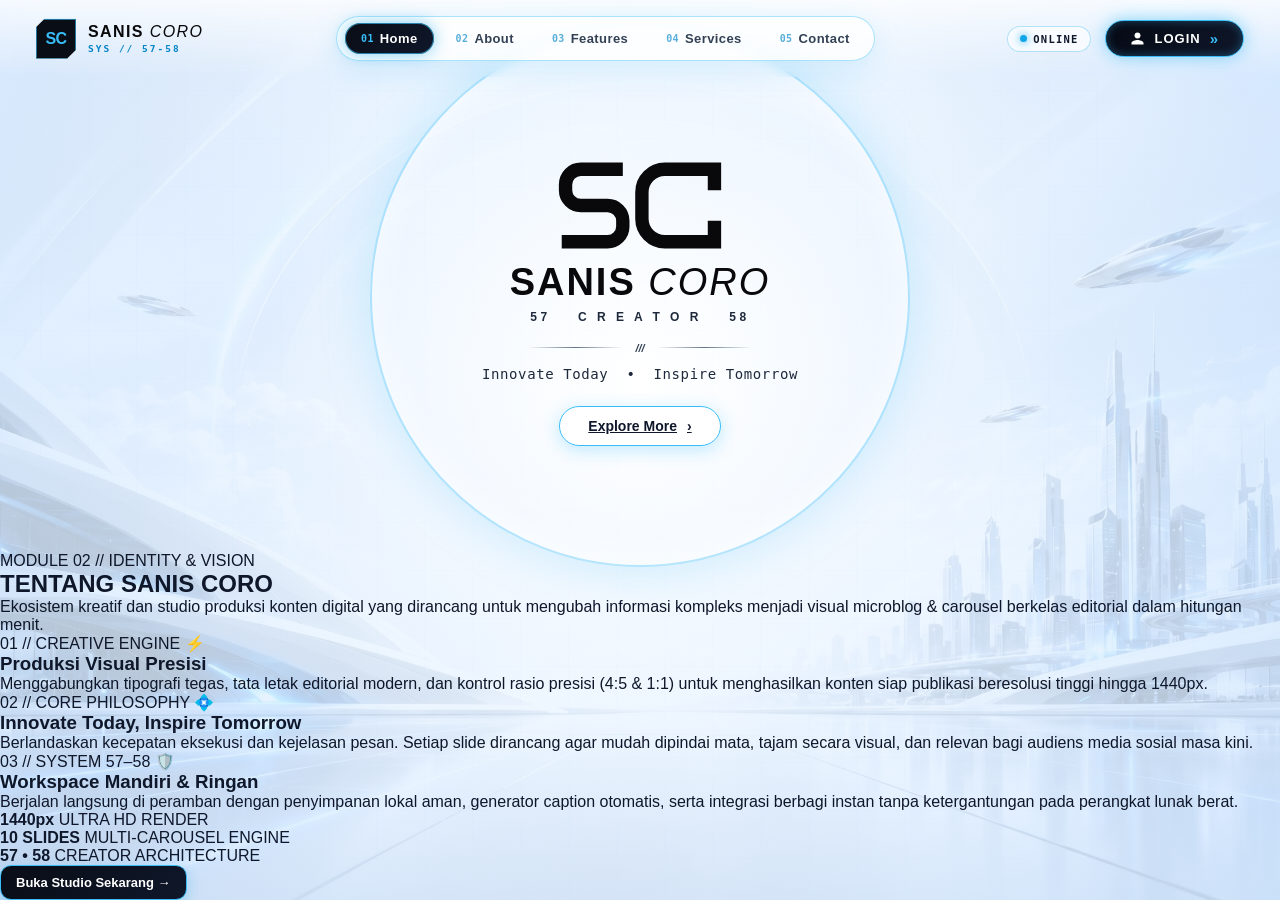
==== index.html @ 142eda85 "Update stylesheet and script version in index.html" ====
<!DOCTYPE html>
<html lang="id">
<head>
  <meta charset="UTF-8" />
  <meta name="viewport" content="width=device-width, initial-scale=1.0, viewport-fit=cover" />
  <meta http-equiv="Content-Security-Policy" content="default-src 'self'; img-src 'self' data: blob:; style-src 'self' 'unsafe-inline'; script-src 'self'; connect-src 'none'; object-src 'none'; base-uri 'self'; form-action 'none';" />
  <title>Sanis Coro — Studio Konten Instagram</title>
  <link rel="stylesheet" href="style.css?v=7" />
</head>
<body>
  <!-- HALAMAN DEPAN (LANDING PAGE FUTURISTIK) -->
  <div class="landing-page" id="loginScreen">
    <!-- NAVIGASI ATAS FUTURISTIK (HUD GLASSMORPHISM) -->
    <header class="lp-navbar">
      <a href="#home" class="lp-brand" aria-label="Sanis Coro Home">
        <div class="lp-brand-hex">
          <span>SC</span>
        </div>
        <div class="lp-brand-info">
          <div class="lp-brand-text"><strong>SANIS</strong> <em>CORO</em></div>
          <div class="lp-brand-code">SYS // 57-58</div>
        </div>
      </a>

      <nav class="lp-menu-capsule" id="lpMenu" aria-label="Navigasi Utama">
        <a href="#home" class="lp-link active"><span class="nav-idx">01</span>Home</a>
        <a href="#about" class="lp-link"><span class="nav-idx">02</span>About</a>
        <a href="#features" class="lp-link"><span class="nav-idx">03</span>Features</a>
        <a href="#services" class="lp-link"><span class="nav-idx">04</span>Services</a>
        <a href="#contact" class="lp-link"><span class="nav-idx">05</span>Contact</a>
      </nav>

      <div class="lp-nav-right">
        <div class="lp-status-pill" title="Sistem Aktif">
          <span class="pulse-dot"></span>
          <span>ONLINE</span>
        </div>
        <button type="button" class="btn-login-futuristic" id="btnOpenLogin">
          <span class="btn-glow-sweep" aria-hidden="true"></span>
          <svg width="15" height="15" viewBox="0 0 24 24" fill="currentColor" aria-hidden="true">
            <path d="M12 12c2.7 0 4.8-2.1 4.8-4.8S14.7 2.4 12 2.4 7.2 4.5 7.2 7.2 9.3 12 12 12zm0 2.4c-3.2 0-9.6 1.6-9.6 4.8v2.4h19.2v-2.4c0-3.2-6.4-4.8-9.6-4.8z"/>
          </svg>
          <span>LOGIN</span>
          <span class="arrow">»</span>
        </button>
        <button type="button" class="lp-burger" id="btnToggleLpMenu" aria-label="Buka Menu">☰</button>
      </div>
    </header>

    <!-- 01. HERO SECTION -->
    <main class="lp-hero" id="home">
      <div class="lp-hero-ring" aria-hidden="true"></div>

      <div class="lp-hero-center">
        <div class="lp-hero-logo">
          <svg viewBox="0 0 220 120" width="210" height="115" aria-hidden="true">
            <path d="M92 22 H48 A16 16 0 0 0 32 38 V44 A16 16 0 0 0 48 60 H76 A16 16 0 0 1 92 76 V82 A16 16 0 0 1 76 98 H28" fill="none" stroke="#09090b" stroke-width="14" stroke-linecap="butt"/>
            <path d="M188 44 V22 H136 A24 24 0 0 0 112 46 V74 A24 24 0 0 0 136 98 H188 V76" fill="none" stroke="#09090b" stroke-width="14" stroke-linecap="butt"/>
          </svg>
          <div class="lp-hero-wordmark"><strong>SANIS</strong> <span>CORO</span></div>
          <div class="lp-hero-submark">57 &nbsp;&nbsp; C R E A T O R &nbsp;&nbsp; 58</div>
        </div>

        <div class="lp-ornament" aria-hidden="true">
          <span></span><i>///</i><span></span>
        </div>

        <p class="lp-tagline">Innovate Today &nbsp;•&nbsp; Inspire Tomorrow</p>

        <div class="lp-hero-cta">
          <a href="#about" class="btn-explore-futuristic">
            <span>Explore More</span>
            <span class="arrow">›</span>
          </a>
        </div>
      </div>
    </main>

    <!-- 02. ABOUT SECTION (HUD GLASSMORPHISM) -->
    <section class="lp-section" id="about">
      <div class="lp-container">
        <div class="lp-sec-header">
          <div class="lp-sec-badge">MODULE 02 // IDENTITY &amp; VISION</div>
          <h2 class="lp-sec-title">TENTANG <span>SANIS CORO</span></h2>
          <p class="lp-sec-lead">
            Ekosistem kreatif dan studio produksi konten digital yang dirancang untuk mengubah informasi kompleks menjadi visual microblog &amp; carousel berkelas editorial dalam hitungan menit.
          </p>
        </div>

        <div class="lp-about-grid">
          <article class="hud-glass-card">
            <div class="hud-card-top">
              <span class="hud-code">01 // CREATIVE ENGINE</span>
              <span class="hud-icon">⚡</span>
            </div>
            <h3>Produksi Visual Presisi</h3>
            <p>
              Menggabungkan tipografi tegas, tata letak editorial modern, dan kontrol rasio presisi (4:5 &amp; 1:1) untuk menghasilkan konten siap publikasi beresolusi tinggi hingga 1440px.
            </p>
          </article>

          <article class="hud-glass-card">
            <div class="hud-card-top">
              <span class="hud-code">02 // CORE PHILOSOPHY</span>
              <span class="hud-icon">💠</span>
            </div>
            <h3>Innovate Today, Inspire Tomorrow</h3>
            <p>
              Berlandaskan kecepatan eksekusi dan kejelasan pesan. Setiap slide dirancang agar mudah dipindai mata, tajam secara visual, dan relevan bagi audiens media sosial masa kini.
            </p>
          </article>

          <article class="hud-glass-card">
            <div class="hud-card-top">
              <span class="hud-code">03 // SYSTEM 57–58</span>
              <span class="hud-icon">🛡️</span>
            </div>
            <h3>Workspace Mandiri &amp; Ringan</h3>
            <p>
              Berjalan langsung di peramban dengan penyimpanan lokal aman, generator caption otomatis, serta integrasi berbagi instan tanpa ketergantungan pada perangkat lunak berat.
            </p>
          </article>
        </div>

        <div class="hud-metrics-bar">
          <div class="hud-metric">
            <strong>1440px</strong>
            <span>ULTRA HD RENDER</span>
          </div>
          <div class="hud-metric-div" aria-hidden="true"></div>
          <div class="hud-metric">
            <strong>10 SLIDES</strong>
            <span>MULTI-CAROUSEL ENGINE</span>
          </div>
          <div class="hud-metric-div" aria-hidden="true"></div>
          <div class="hud-metric">
            <strong>57 • 58</strong>
            <span>CREATOR ARCHITECTURE</span>
          </div>
          <div class="hud-metric-cta">
            <button type="button" class="btn-primary" id="btnAboutEnterStudio">Buka Studio Sekarang →</button>
          </div>
        </div>
      </div>
    </section>

    <!-- MODAL POP-UP LOGIN -->
    <div class="login-modal-backdrop hidden" id="loginModal" role="dialog" aria-modal="true" aria-labelledby="modalLoginTitle">
      <div class="login-card">
        <button type="button" class="modal-close-btn" id="btnCloseLogin" aria-label="Tutup">✕</button>
        <div class="login-logo">SC</div>
        <h2 class="login-title" id="modalLoginTitle">SANIS STUDIO</h2>
        <p class="login-sub">Masuk ke Workspace Microblog &amp; Carousel</p>

        <form id="loginForm" class="login-form" autocomplete="off">
          <div>
            <label class="field-label" for="loginUser">Username</label>
            <input type="text" id="loginUser" class="input" value="saniscoro" placeholder="Ketik username..." required />
          </div>
          <div>
            <label class="field-label" for="loginPass">Password / PIN</label>
            <div class="pass-wrap">
              <input type="password" id="loginPass" class="input" value="5758" placeholder="Ketik PIN / password..." required />
              <button type="button" class="toggle-pass" id="btnTogglePass" aria-label="Lihat Password">👁️</button>
            </div>
          </div>
          <div class="login-error" id="loginError" role="alert"></div>
          <button type="submit" id="btnLoginSubmit" class="btn-primary login-submit">Masuk ke Studio →</button>
        </form>

        <div class="login-hint">
          <span>Akun bawaan: <strong>saniscoro</strong> • PIN: <strong>5758</strong></span>
          <button type="button" class="link-btn mt-6" id="btnQuickFill">Reset &amp; Isi Akun Bawaan</button>
        </div>
      </div>
    </div>
  </div>

  <!-- APLIKASI UTAMA -->
  <div id="appShell" class="app-locked">
    <header class="topbar">
      <div class="brand-wrap">
        <div class="brand-mark" aria-hidden="true">SC</div>
        <div>
          <div class="brand-title">SANIS STUDIO</div>
          <div class="brand-sub"><span class="dot"></span> Siap Ekspor HD</div>
        </div>
      </div>

      <nav class="desktop-tabs" aria-label="Menu Utama">
        <button type="button" class="tab-btn active" data-tab="editor">✏️ Edit Konten</button>
        <button type="button" class="tab-btn" data-tab="style">🎨 Tema &amp; Logo</button>
        <button type="button" class="tab-btn" data-tab="slides">📑 Urutan Slide</button>
        <button type="button" class="tab-btn" data-tab="caption">📲 Caption &amp; Share</button>
      </nav>

      <div class="top-actions">
        <button type="button" class="btn-ghost" id="btnResetProject" title="Kembalikan ke awal">↺ Reset</button>
        <button type="button" class="btn-ghost" id="btnLogout" title="Kunci layar">🔒 Kunci</button>
        <button type="button" class="btn-primary" id="btnExportAll">Simpan Semua ↗</button>
      </div>
    </header>

    <main class="workspace">
      <!-- AREA PRATINJAU KANVAS -->
      <section class="stage-panel active-mobile" id="mobilePreviewSection">
        <div class="stage-topbar">
          <div class="quick-slides" id="quickSlidePills" aria-label="Pilih Slide Cepat"></div>

          <div class="hud-group">
            <button type="button" class="hud-btn" id="toggleRatioBtn" title="Ganti Rasio IG">4:5</button>
            <button type="button" class="hud-btn" id="toggleQualityBtn" title="Ganti Resolusi">HD 1440</button>
          </div>
        </div>

        <div class="canvas-frame" id="canvasTouchArea">
          <canvas id="previewCanvas" width="1080" height="1350"></canvas>
          <div class="canvas-drag-badge" id="dragHintBadge">✋ Seret foto di layar untuk atur posisi</div>
        </div>

        <div class="stage-footer-actions">
          <button type="button" class="btn-secondary" id="btnDownloadCurrent">⬇ Simpan PNG Ini</button>
          <button type="button" class="btn-accent" id="btnShareIGCurrent">Bagikan ke IG ↗</button>
        </div>
      </section>

      <!-- PANEL EDITOR -->
      <aside class="editor-panel" id="mobileEditorSection">
        <!-- TAB 1: EDIT KONTEN (TEKS & FOTO) -->
        <div class="tab-pane active" id="pane-editor">
          <div class="bento-card">
            <div class="card-head-row">
              <div>
                <span class="kicker">1. FOTO &amp; LATAR BELAKANG</span>
                <p class="helper-text">Unggah foto lalu geser langsung di kanvas pratinjau</p>
              </div>
              <button type="button" class="link-btn" id="btnApplyBgAll">Samakan Semua Slide</button>
            </div>

            <div class="drop-zone" id="bgDropZone">
              <div class="drop-preview" id="bgThumbWrap">
                <img id="bgThumbImg" alt="Preview Background" />
                <span id="bgPlaceholderText">📷 Pilih foto dari galeri atau tempel gambar (Ctrl+V)</span>
              </div>
              <div class="drop-actions">
                <label class="btn-primary small-btn" for="bgFileInput">Pilih Foto</label>
                <input type="file" id="bgFileInput" accept="image/png,image/jpeg,image/webp,image/gif" hidden />
                <button type="button" class="btn-ghost small-btn" id="btnRemoveBg">Hapus Foto</button>
              </div>
            </div>

            <div class="mt-12">
              <label class="field-label">Atau Pilih Warna Latar Instan:</label>
              <div class="preset-row">
                <button type="button" class="preset-btn" data-preset="fire">🔥 Merah Api</button>
                <button type="button" class="preset-btn" data-preset="bullish">📈 Hijau Bullish</button>
                <button type="button" class="preset-btn" data-preset="cyber">🌐 Biru Cyber</button>
                <button type="button" class="preset-btn" data-preset="clean">⬜ Polos Studio</button>
              </div>
            </div>

            <details class="friendly-details mt-12" open>
              <summary>🎛️ Atur Posisi Foto &amp; Gradasi Gelap</summary>
              <div class="details-body">
                <div class="slider-stack">
                  <div class="slider-item">
                    <div class="slider-head">
                      <span>Geser Kiri / Kanan (X)</span>
                      <strong id="valImgX">0%</strong>
                    </div>
                    <input type="range" id="imgOffsetX" min="-40" max="40" value="0" />
                  </div>
                  <div class="slider-item">
                    <div class="slider-head">
                      <span>Geser Atas / Bawah (Y)</span>
                      <strong id="valImgY">0%</strong>
                    </div>
                    <input type="range" id="imgOffsetY" min="-40" max="40" value="0" />
                  </div>
                  <div class="slider-item">
                    <div class="slider-head">
                      <span>Perbesar / Perkecil Foto</span>
                      <strong id="valImgZoom">100%</strong>
                    </div>
                    <input type="range" id="imgZoom" min="80" max="160" value="100" />
                  </div>
                  <div class="slider-item">
                    <div class="slider-head">
                      <span>Batas Atas Gradasi Teks</span>
                      <strong id="valFadeStart">42%</strong>
                    </div>
                    <input type="range" id="fadeStart" min="15" max="80" value="42" />
                  </div>
                  <div class="slider-item">
                    <div class="slider-head">
                      <span>Kepekatan Gradasi</span>
                      <strong id="valFadeOpacity">100%</strong>
                    </div>
                    <input type="range" id="fadeOpacity" min="0" max="100" value="100" />
                  </div>
                </div>
                <button type="button" class="btn-secondary small-btn mt-10" id="btnResetImgPos" style="width:100%">↺ Kembalikan Posisi Foto ke Tengah</button>
              </div>
            </details>
          </div>

          <div class="bento-card">
            <div class="card-head-row">
              <div>
                <span class="kicker">2. ISI TEKS SLIDE</span>
                <p class="helper-text">Blok kata di judul lalu klik tombol Sorot untuk mewarnainya</p>
              </div>
              <button type="button" class="btn-chip-accent" id="btnHighlightSelection">✨ Sorot Kata</button>
            </div>

            <div class="row-2">
              <div>
                <label class="field-label">Tipe Halaman</label>
                <select id="slideType" class="input">
                  <option value="cover">Cover Depan</option>
                  <option value="content">Isi / Penjelasan</option>
                  <option value="closing">Penutup / Ajakan</option>
                </select>
              </div>
              <div>
                <label class="field-label">Label Kecil Atas</label>
                <input type="text" id="slideKicker" class="input" placeholder="Contoh: MARKET ALERT" />
              </div>
            </div>

            <div class="mt-12">
              <label class="field-label">Judul Utama</label>
              <textarea id="slideTitle" class="input textarea" rows="3" placeholder="Tulis judul menarik di sini..."></textarea>
            </div>

            <div class="mt-12">
              <label class="field-label">Penjelasan Singkat</label>
              <textarea id="slideSubtitle" class="input textarea" rows="2" placeholder="Ringkasan pendukung judul..."></textarea>
            </div>

            <div class="mt-12">
              <div class="card-head-row">
                <label class="field-label">Poin-Poin Utama</label>
                <button type="button" class="link-btn" id="btnAddBullet">+ Tambah Poin</button>
              </div>
              <div id="bulletsContainer" class="bullets-list"></div>
            </div>

            <div class="mt-12">
              <label class="field-label">Catatan Kaki / Sumber</label>
              <input type="text" id="slideQuote" class="input" placeholder="Contoh: Sumber: Data Pasar" />
            </div>
          </div>
        </div>

        <!-- TAB 2: TEMA & LOGO -->
        <div class="tab-pane" id="pane-style">
          <div class="bento-card">
            <span class="kicker">PILIH MODEL DESAIN</span>
            <div class="template-grid" id="templateSelector">
              <button type="button" class="tpl-card active" data-tpl="breaking">
                <span class="tpl-icon">🔥</span>
                <span class="tpl-name">Breaking News</span>
                <span class="tpl-desc">Judul besar di bawah</span>
              </button>
              <button type="button" class="tpl-card" data-tpl="editorial">
                <span class="tpl-icon">🏛️</span>
                <span class="tpl-name">Editorial</span>
                <span class="tpl-desc">Rata kiri bersih</span>
              </button>
              <button type="button" class="tpl-card" data-tpl="fintech">
                <span class="tpl-icon">🃏</span>
                <span class="tpl-name">Kartu Poin</span>
                <span class="tpl-desc">Kotak informasi rapi</span>
              </button>
            </div>
          </div>

          <div class="bento-card">
            <span class="kicker">WARNA TEMA &amp; SOROTAN</span>
            <div class="row-2">
              <div>
                <label class="field-label">Latar Kanvas</label>
                <select id="themeMode" class="input">
                  <option value="dark">Gelap Elegan (Charcoal)</option>
                  <option value="fresh">Putih Bersih (Light)</option>
                </select>
              </div>
              <div>
                <label class="field-label">Warna Sorotan Teks</label>
                <div class="color-row">
                  <input type="color" id="accentColor" value="#E11D2A" aria-label="Pilih warna kustom" />
                  <button type="button" class="chip-btn" data-color="#E11D2A" style="background:#E11D2A" title="Merah"></button>
                  <button type="button" class="chip-btn" data-color="#22C55E" style="background:#22C55E" title="Hijau"></button>
                  <button type="button" class="chip-btn" data-color="#3B82F6" style="background:#3B82F6" title="Biru"></button>
                  <button type="button" class="chip-btn" data-color="#F59E0B" style="background:#F59E0B" title="Kuning Emas"></button>
                </div>
              </div>
            </div>
          </div>

          <div class="bento-card">
            <span class="kicker">LOGO &amp; NAMA AKUN</span>
            <div class="row-2">
              <div>
                <label class="field-label">Tampilan Logo</label>
                <select id="logoMode" class="input">
                  <option value="sc_vector">Logo SC Sanis Coro</option>
                  <option value="monogram">Inisial Huruf + Kotak</option>
                  <option value="custom">Gambar Logo Sendiri</option>
                </select>
              </div>
              <div>
                <label class="field-label">Inisial Huruf</label>
                <input type="text" id="brandMono" class="input" value="SC" maxlength="10" />
              </div>
            </div>
            <div class="mt-12">
              <label class="field-label">Teks Akun di Pojok Bawah</label>
              <input type="text" id="socialHandle" class="input" value="Tiktok & IG | @saniscoro" />
            </div>
            <div class="mt-12 upload-inline">
              <label class="btn-secondary small-btn" for="logoUploadInput">📁 Unggah Logo</label>
              <input type="file" id="logoUploadInput" accept="image/png,image/jpeg,image/webp" hidden />
              <button type="button" class="btn-ghost small-btn" id="btnClearLogo">↺ Pakai Logo SC</button>
            </div>
          </div>

          <div class="bento-card">
            <span class="kicker">GANTI USERNAME &amp; PIN LOGIN</span>
            <div class="row-2">
              <div>
                <label class="field-label">Username</label>
                <input type="text" id="newAuthUser" class="input" placeholder="saniscoro" />
              </div>
              <div>
                <label class="field-label">PIN / Password Baru</label>
                <input type="password" id="newAuthPass" class="input" placeholder="Min. 4 karakter" />
              </div>
            </div>
            <button type="button" class="btn-secondary mt-12" id="btnSaveAuth" style="width:100%">Simpan Perubahan Login</button>
          </div>
        </div>

        <!-- TAB 3: URUTAN SLIDE -->
        <div class="tab-pane" id="pane-slides">
          <div class="bento-card">
            <div class="card-head-row">
              <div>
                <span class="kicker">KELOLA SLIDE CAROUSEL</span>
                <p class="helper-text">Ketuk slide untuk mengedit, atau atur urutannya</p>
              </div>
              <button type="button" class="btn-primary small-btn" id="btnAddSlide">+ Tambah Slide</button>
            </div>
            <div id="slideListContainer" class="slide-cards mt-10"></div>
          </div>
        </div>

        <!-- TAB 4: CAPTION & SHARE -->
        <div class="tab-pane" id="pane-caption">
          <div class="bento-card">
            <div class="card-head-row">
              <div>
                <span class="kicker">CAPTION SIAP POSTING</span>
                <p class="helper-text">Otomatis dirangkum dari seluruh isi slide Anda</p>
              </div>
              <button type="button" class="link-btn" id="btnRegenCaption">↻ Susun Ulang</button>
            </div>

            <div class="row-2">
              <div>
                <label class="field-label">Gaya Bahasa</label>
                <select id="captionTone" class="input">
                  <option value="breaking">Berita Tegas (Breaking)</option>
                  <option value="analysis">Edukasi &amp; Rincian</option>
                  <option value="punchy">Singkat &amp; Padat</option>
                </select>
              </div>
              <div>
                <label class="field-label">Kelengkapan</label>
                <div class="toggle-pills">
                  <button type="button" class="pill-toggle active" id="togEmoji">Emoji</button>
                  <button type="button" class="pill-toggle active" id="togCta">Ajakan</button>
                  <button type="button" class="pill-toggle active" id="togTags">Hashtag</button>
                </div>
              </div>
            </div>

            <div class="mt-12">
              <textarea id="captionOutput" class="input textarea caption-box" rows="9"></textarea>
            </div>

            <div class="action-stack mt-12">
              <button type="button" class="btn-secondary" id="btnCopyCaption">📋 Salin Teks Caption</button>
              <button type="button" class="btn-accent" id="btnShareAllIG">📲 Kirim Semua Slide + Caption ke IG ↗</button>
            </div>
          </div>
        </div>
      </aside>
    </main>

    <!-- NAVIGASI BAWAH KHUSUS HP -->
    <nav class="mobile-nav" aria-label="Navigasi Ponsel">
      <button type="button" class="mnav-btn active" data-mview="preview"><span>🖼️</span>Hasil</button>
      <button type="button" class="mnav-btn" data-mview="editor"><span>✏️</span>Edit</button>
      <button type="button" class="mnav-btn" data-mview="style"><span>🎨</span>Tema</button>
      <button type="button" class="mnav-btn" data-mview="slides"><span>📑</span>Slide</button>
      <button type="button" class="mnav-btn" data-mview="caption"><span>📲</span>Post IG</button>
    </nav>
  </div>

  <div class="toast" id="toastBox" role="status" aria-live="polite"></div>

  <script src="app.js?v=7"></script>
</body>
</html>
---- style.css ----
:root {
  --bg: #eef6ff;
  --surface: rgba(255, 255, 255, 0.78);
  --surface-2: rgba(240, 248, 255, 0.92);
  --border: rgba(56, 189, 248, 0.34);
  --text: #0f172a;
  --muted: #475569;
  --accent: #0284c7;
  --cyan: #38bdf8;
  --radius: 16px;
}

* {
  box-sizing: border-box;
  margin: 0;
  padding: 0;
}

body {
  font-family: -apple-system, BlinkMacSystemFont, "Segoe UI", Roboto, sans-serif;
  background-color: #eef6ff;
  background-image:
    radial-gradient(circle at 50% 25%, rgba(255, 255, 255, 0.94) 0%, rgba(232, 244, 255, 0.82) 50%, rgba(208, 230, 254, 0.88) 100%),
    linear-gradient(rgba(14, 165, 233, 0.07) 1px, transparent 1px),
    linear-gradient(90deg, rgba(14, 165, 233, 0.07) 1px, transparent 1px),
    url("hero-bg.png");
  background-size: 100% 100%, 48px 48px, 48px 48px, cover;
  background-position: center;
  background-attachment: fixed;
  color: var(--text);
  min-height: 100vh;
  overflow-x: hidden;
}

.hidden {
  display: none !important;
}

.app-locked {
  display: none !important;
}

.mt-6 { margin-top: 6px; }
.mt-10 { margin-top: 10px; }
.mt-12 { margin-top: 12px; }

/* === LANDING PAGE FUTURISTIK SANIS CORO === */
.landing-page {
  position: fixed;
  inset: 0;
  z-index: 900;
  display: flex;
  flex-direction: column;
  background-color: #eef6ff;
  background-image:
    radial-gradient(circle at 50% 42%, rgba(255, 255, 255, 0.94) 0%, rgba(232, 244, 255, 0.8) 46%, rgba(208, 230, 254, 0.86) 100%),
    linear-gradient(rgba(14, 165, 233, 0.07) 1px, transparent 1px),
    linear-gradient(90deg, rgba(14, 165, 233, 0.07) 1px, transparent 1px),
    url("hero-bg.png");
  background-size: 100% 100%, 48px 48px, 48px 48px, cover;
  background-position: center;
  background-repeat: no-repeat, repeat, repeat, no-repeat;
  color: #0f172a;
  overflow-y: auto;
}

.landing-page.hidden {
  display: none !important;
}

/* Navbar Atas Futuristik (HUD Glassmorphism) */
.lp-navbar {
  display: flex;
  align-items: center;
  justify-content: space-between;
  padding: 16px 36px;
  position: sticky;
  top: 0;
  z-index: 50;
  background: linear-gradient(180deg, rgba(255, 255, 255, 0.78) 0%, rgba(255, 255, 255, 0) 100%);
  backdrop-filter: blur(6px);
}

.lp-brand {
  display: flex;
  align-items: center;
  gap: 12px;
  text-decoration: none;
  color: #09090b;
}

.lp-brand-hex {
  width: 40px;
  height: 40px;
  display: grid;
  place-items: center;
  background: #090d16;
  color: #38bdf8;
  font-weight: 900;
  font-size: 16px;
  letter-spacing: -0.5px;
  clip-path: polygon(22% 0%, 100% 0%, 100% 78%, 78% 100%, 0% 100%, 0% 22%);
  box-shadow: 0 0 16px rgba(56, 189, 248, 0.45);
  border: 1px solid rgba(56, 189, 248, 0.6);
}

.lp-brand-info {
  display: flex;
  flex-direction: column;
}

.lp-brand-text {
  font-size: 16px;
  letter-spacing: 1.4px;
  line-height: 1.1;
}

.lp-brand-text em {
  font-style: italic;
  font-weight: 400;
}

.lp-brand-code {
  font-family: ui-monospace, SFMono-Regular, Menlo, monospace;
  font-size: 9.5px;
  font-weight: 700;
  letter-spacing: 2px;
  color: #0284c7;
  margin-top: 2px;
}

/* Kapsul Menu Tengah Mengambang */
.lp-menu-capsule {
  display: flex;
  align-items: center;
  gap: 6px;
  padding: 6px 8px;
  border-radius: 999px;
  background: rgba(255, 255, 255, 0.68);
  backdrop-filter: blur(16px);
  -webkit-backdrop-filter: blur(16px);
  border: 1px solid rgba(56, 189, 248, 0.42);
  box-shadow:
    0 8px 32px rgba(14, 165, 233, 0.14),
    inset 0 1px 0 rgba(255, 255, 255, 0.9);
}

.lp-link {
  position: relative;
  display: inline-flex;
  align-items: center;
  gap: 6px;
  text-decoration: none;
  color: #334155;
  font-size: 13px;
  font-weight: 700;
  letter-spacing: 0.4px;
  padding: 8px 16px;
  border-radius: 999px;
  transition: all 0.25s cubic-bezier(0.22, 1, 0.36, 1);
}

.lp-link .nav-idx {
  font-family: ui-monospace, SFMono-Regular, Menlo, monospace;
  font-size: 10px;
  color: #0284c7;
  opacity: 0.65;
  transition: opacity 0.25s, color 0.25s;
}

.lp-link:hover {
  color: #09090b;
  background: rgba(56, 189, 248, 0.14);
}

.lp-link:hover .nav-idx {
  opacity: 1;
}

.lp-link.active {
  background: linear-gradient(135deg, #090d16 0%, #0f172a 100%);
  color: #ffffff;
  box-shadow:
    0 0 16px rgba(14, 165, 233, 0.5),
    inset 0 0 0 1px rgba(56, 189, 248, 0.65);
}

.lp-link.active .nav-idx {
  color: #38bdf8;
  opacity: 1;
}

/* Area Kanan: Status + Tombol Login Cyber */
.lp-nav-right {
  display: flex;
  align-items: center;
  gap: 14px;
}

.lp-status-pill {
  display: inline-flex;
  align-items: center;
  gap: 6px;
  padding: 6px 12px;
  border-radius: 999px;
  background: rgba(255, 255, 255, 0.65);
  border: 1px solid rgba(14, 165, 233, 0.3);
  font-family: ui-monospace, SFMono-Regular, Menlo, monospace;
  font-size: 10.5px;
  font-weight: 700;
  letter-spacing: 1.2px;
  color: #0f172a;
}

.pulse-dot {
  width: 7px;
  height: 7px;
  border-radius: 50%;
  background: #0ea5e9;
  box-shadow: 0 0 8px #0ea5e9;
  animation: hudPulse 2s infinite;
}

@keyframes hudPulse {
  0%, 100% { opacity: 1; transform: scale(1); }
  50% { opacity: 0.4; transform: scale(0.82); }
}

.btn-login-futuristic {
  position: relative;
  overflow: hidden;
  display: inline-flex;
  align-items: center;
  gap: 9px;
  padding: 10px 24px;
  border-radius: 999px;
  background: linear-gradient(135deg, #060913 0%, #0f172a 100%);
  color: #ffffff;
  font-size: 13px;
  font-weight: 800;
  letter-spacing: 1px;
  border: 1.5px solid #38bdf8;
  box-shadow:
    0 0 18px rgba(56, 189, 248, 0.6),
    inset 0 0 10px rgba(56, 189, 248, 0.35);
  cursor: pointer;
  transition: transform 0.2s, box-shadow 0.2s;
}

.btn-glow-sweep {
  position: absolute;
  top: 0;
  left: -100%;
  width: 60%;
  height: 100%;
  background: linear-gradient(90deg, transparent, rgba(56, 189, 248, 0.45), transparent);
  transform: skewX(-25deg);
  animation: sweepLight 3.5s infinite;
}

@keyframes sweepLight {
  0%, 65% { left: -100%; }
  100% { left: 160%; }
}

.btn-login-futuristic:hover {
  transform: translateY(-2px);
  box-shadow:
    0 0 26px rgba(56, 189, 248, 0.95),
    inset 0 0 12px rgba(56, 189, 248, 0.55);
}

.btn-login-futuristic .arrow {
  font-size: 15px;
  line-height: 1;
  color: #38bdf8;
}

.lp-burger {
  display: none;
  background: rgba(255, 255, 255, 0.85);
  border: 1px solid rgba(56, 189, 248, 0.45);
  border-radius: 10px;
  padding: 7px 11px;
  font-size: 18px;
  color: #09090b;
  cursor: pointer;
}

/* Hero Section Tengah */
.lp-hero {
  flex: 1;
  display: flex;
  align-items: center;
  justify-content: center;
  text-align: center;
  position: relative;
  padding: 24px 20px 60px;
}

.lp-hero-ring {
  position: absolute;
  width: min(540px, 86vw);
  height: min(540px, 86vw);
  border-radius: 50%;
  border: 2px solid rgba(56, 189, 248, 0.35);
  box-shadow:
    0 0 50px rgba(56, 189, 248, 0.25),
    inset 0 0 40px rgba(255, 255, 255, 0.8);
  pointer-events: none;
}

.lp-hero-center {
  position: relative;
  z-index: 2;
  max-width: 560px;
}

.lp-hero-wordmark {
  font-size: clamp(28px, 4vw, 38px);
  letter-spacing: 2px;
  color: #09090b;
  margin-top: -6px;
}

.lp-hero-wordmark span {
  font-weight: 300;
  font-style: italic;
}

.lp-hero-submark {
  font-size: 12px;
  font-weight: 700;
  letter-spacing: 3.5px;
  color: #1e293b;
  margin-top: 6px;
}

.lp-ornament {
  display: flex;
  align-items: center;
  justify-content: center;
  gap: 12px;
  margin: 18px auto 12px;
  color: #334155;
  font-weight: 900;
  font-size: 11px;
}

.lp-ornament span {
  width: 95px;
  height: 1px;
  background: linear-gradient(90deg, transparent, #64748b, transparent);
}

.lp-tagline {
  font-family: ui-monospace, SFMono-Regular, Menlo, monospace;
  font-size: 14px;
  color: #1e293b;
  letter-spacing: 0.6px;
  margin-bottom: 24px;
}

.btn-explore-futuristic {
  display: inline-flex;
  align-items: center;
  gap: 10px;
  padding: 11px 28px;
  border-radius: 999px;
  background: rgba(255, 255, 255, 0.85);
  backdrop-filter: blur(8px);
  color: #0f172a;
  font-size: 14px;
  font-weight: 600;
  border: 1.5px solid #38bdf8;
  box-shadow: 0 4px 18px rgba(56, 189, 248, 0.3);
  cursor: pointer;
  transition: all 0.2s;
}

.btn-explore-futuristic:hover {
  background: #0f172a;
  color: #ffffff;
  box-shadow: 0 0 20px rgba(56, 189, 248, 0.65);
}

/* Modal Pop-up Login (Glassmorphism Terang) */
.login-modal-backdrop {
  position: fixed;
  inset: 0;
  z-index: 1000;
  background: rgba(224, 242, 254, 0.65);
  backdrop-filter: blur(10px);
  display: flex;
  align-items: center;
  justify-content: center;
  padding: 16px;
}

.login-modal-backdrop.hidden {
  display: none !important;
}

.login-card {
  position: relative;
  width: 100%;
  max-width: 390px;
  background: rgba(255, 255, 255, 0.9);
  backdrop-filter: blur(16px);
  color: #0f172a;
  border: 1.5px solid rgba(56, 189, 248, 0.55);
  border-radius: 22px;
  padding: 28px 24px;
  box-shadow: 0 20px 50px rgba(14, 165, 233, 0.2);
  text-align: center;
}

.modal-close-btn {
  position: absolute;
  top: 14px;
  right: 14px;
  width: 32px;
  height: 32px;
  border-radius: 50%;
  border: 1px solid rgba(56, 189, 248, 0.4);
  background: rgba(240, 248, 255, 0.9);
  color: #0f172a;
  cursor: pointer;
}

.login-logo {
  width: 52px;
  height: 52px;
  margin: 0 auto 12px;
  background: #090d16;
  color: #38bdf8;
  font-weight: 900;
  font-size: 20px;
  display: grid;
  place-items: center;
  clip-path: polygon(20% 0%, 100% 0%, 100% 80%, 80% 100%, 0% 100%, 0% 20%);
  box-shadow: 0 0 18px rgba(56, 189, 248, 0.45);
}

.login-title {
  font-size: 20px;
  font-weight: 900;
  letter-spacing: 0.5px;
  color: #09090b;
}

.login-sub {
  font-size: 13px;
  color: #475569;
  margin-top: 4px;
}

.login-form {
  display: flex;
  flex-direction: column;
  gap: 14px;
  margin-top: 20px;
  text-align: left;
}

.pass-wrap {
  position: relative;
}

.pass-wrap .input {
  padding-right: 42px;
}

.toggle-pass {
  position: absolute;
  right: 10px;
  top: 50%;
  transform: translateY(-50%);
  background: none;
  border: none;
  cursor: pointer;
  font-size: 15px;
}

.login-error {
  font-size: 12.5px;
  color: #dc2626;
  font-weight: 600;
  min-height: 16px;
}

.login-submit {
  width: 100%;
  justify-content: center;
  padding: 12px;
  font-size: 14px;
}

.login-hint {
  margin-top: 16px;
  font-size: 12px;
  color: #475569;
  display: flex;
  flex-direction: column;
  align-items: center;
}

/* === KOMPONEN FORM & TOMBOL STUDIO (FUTURISTIK TERANG) === */
.field-label {
  display: block;
  font-size: 12px;
  font-weight: 700;
  color: #334155;
  margin-bottom: 6px;
}

.input {
  width: 100%;
  background: rgba(255, 255, 255, 0.92);
  border: 1px solid rgba(56, 189, 248, 0.4);
  border-radius: 11px;
  padding: 10px 12px;
  color: #0f172a;
  font-size: 13.5px;
  outline: none;
  transition: border-color 0.2s, box-shadow 0.2s;
}

.input:focus {
  border-color: #0284c7;
  box-shadow: 0 0 0 3px rgba(56, 189, 248, 0.2);
}

.textarea {
  resize: vertical;
  font-family: inherit;
  line-height: 1.45;
}

.btn-primary {
  display: inline-flex;
  align-items: center;
  gap: 6px;
  background: linear-gradient(135deg, #090d16 0%, #0f172a 100%);
  color: #ffffff;
  border: 1.5px solid #38bdf8;
  box-shadow: 0 4px 14px rgba(14, 165, 233, 0.28);
  border-radius: 11px;
  padding: 9px 15px;
  font-size: 13px;
  font-weight: 700;
  cursor: pointer;
  transition: transform 0.15s, box-shadow 0.15s;
}

.btn-primary:hover {
  transform: translateY(-1px);
  box-shadow: 0 6px 18px rgba(56, 189, 248, 0.45);
}

.btn-secondary {
  display: inline-flex;
  align-items: center;
  justify-content: center;
  gap: 6px;
  background: rgba(255, 255, 255, 0.85);
  color: #0f172a;
  border: 1px solid rgba(56, 189, 248, 0.45);
  border-radius: 11px;
  padding: 9px 14px;
  font-size: 13px;
  font-weight: 600;
  cursor: pointer;
  transition: background 0.15s;
}

.btn-secondary:hover {
  background: #ffffff;
}

.btn-accent {
  display: inline-flex;
  align-items: center;
  justify-content: center;
  gap: 6px;
  background: linear-gradient(135deg, #0284c7, #2563eb);
  color: #ffffff;
  border: 1px solid rgba(255, 255, 255, 0.35);
  box-shadow: 0 4px 14px rgba(2, 132, 199, 0.3);
  border-radius: 11px;
  padding: 9px 14px;
  font-size: 13px;
  font-weight: 700;
  cursor: pointer;
}

.btn-ghost {
  background: rgba(255, 255, 255, 0.65);
  color: #334155;
  border: 1px solid rgba(56, 189, 248, 0.35);
  border-radius: 10px;
  padding: 7px 12px;
  font-size: 12.5px;
  font-weight: 600;
  cursor: pointer;
}

.btn-ghost:hover {
  background: #ffffff;
  color: #09090b;
}

.link-btn {
  background: none;
  border: none;
  color: #0284c7;
  font-size: 12.5px;
  font-weight: 700;
  cursor: pointer;
}

.small-btn {
  padding: 7px 12px;
  font-size: 12.5px;
}

/* === WORKSPACE EDITOR STUDIO (GLASSMORPHISM HUD) === */
.topbar {
  display: flex;
  align-items: center;
  justify-content: space-between;
  padding: 12px 24px;
  background: rgba(255, 255, 255, 0.72);
  backdrop-filter: blur(16px);
  -webkit-backdrop-filter: blur(16px);
  border-bottom: 1px solid rgba(56, 189, 248, 0.35);
  box-shadow: 0 4px 20px rgba(14, 165, 233, 0.08);
  gap: 12px;
  flex-wrap: wrap;
  position: sticky;
  top: 0;
  z-index: 40;
}

.brand-wrap {
  display: flex;
  align-items: center;
  gap: 10px;
}

.brand-mark {
  width: 38px;
  height: 38px;
  background: #090d16;
  color: #38bdf8;
  font-weight: 900;
  display: grid;
  place-items: center;
  clip-path: polygon(22% 0%, 100% 0%, 100% 78%, 78% 100%, 0% 100%, 0% 22%);
  box-shadow: 0 0 12px rgba(56, 189, 248, 0.4);
}

.brand-title {
  font-weight: 900;
  font-size: 14px;
  letter-spacing: 0.8px;
  color: #09090b;
}

.brand-sub {
  font-size: 11px;
  font-weight: 600;
  color: #0284c7;
  display: flex;
  align-items: center;
  gap: 5px;
}

.brand-sub .dot {
  width: 7px;
  height: 7px;
  border-radius: 50%;
  background: #0ea5e9;
  box-shadow: 0 0 6px #0ea5e9;
}

.desktop-tabs {
  display: flex;
  gap: 6px;
  background: rgba(255, 255, 255, 0.75);
  border: 1px solid rgba(56, 189, 248, 0.38);
  padding: 5px;
  border-radius: 999px;
  box-shadow: 0 4px 16px rgba(14, 165, 233, 0.1);
}

.tab-btn {
  background: transparent;
  border: none;
  color: #334155;
  padding: 7px 14px;
  border-radius: 999px;
  font-size: 12.5px;
  font-weight: 700;
  cursor: pointer;
  transition: all 0.2s;
}

.tab-btn:hover {
  background: rgba(56, 189, 248, 0.14);
  color: #09090b;
}

.tab-btn.active {
  background: linear-gradient(135deg, #090d16 0%, #0f172a 100%);
  color: #ffffff;
  box-shadow: 0 0 12px rgba(56, 189, 248, 0.45);
}

.top-actions {
  display: flex;
  align-items: center;
  gap: 8px;
}

.workspace {
  display: grid;
  grid-template-columns: minmax(320px, 460px) 1fr;
  gap: 20px;
  max-width: 1280px;
  margin: 0 auto;
  padding: 20px;
}

.stage-panel {
  display: flex;
  flex-direction: column;
  gap: 12px;
}

.stage-topbar {
  display: flex;
  align-items: center;
  justify-content: space-between;
  gap: 8px;
}

.quick-slides {
  display: flex;
  gap: 6px;
  flex-wrap: wrap;
}

.qslide-pill {
  width: 32px;
  height: 32px;
  border-radius: 9px;
  border: 1px solid rgba(56, 189, 248, 0.45);
  background: rgba(255, 255, 255, 0.85);
  color: #0f172a;
  font-weight: 800;
  cursor: pointer;
}

.qslide-pill.active {
  background: #090d16;
  color: #38bdf8;
  border-color: #38bdf8;
  box-shadow: 0 0 10px rgba(56, 189, 248, 0.4);
}

.hud-group {
  display: flex;
  gap: 6px;
}

.hud-btn {
  background: rgba(255, 255, 255, 0.85);
  border: 1px solid rgba(56, 189, 248, 0.45);
  color: #0f172a;
  padding: 6px 10px;
  border-radius: 8px;
  font-size: 12px;
  font-weight: 700;
  cursor: pointer;
}

.canvas-frame {
  position: relative;
  background: #0f172a;
  border-radius: 18px;
  overflow: hidden;
  border: 1.5px solid rgba(56, 189, 248, 0.55);
  box-shadow: 0 14px 34px rgba(14, 165, 233, 0.18);
  display: flex;
  justify-content: center;
}

#previewCanvas {
  width: 100%;
  height: auto;
  display: block;
  touch-action: none;
  cursor: grab;
}

#previewCanvas.dragging {
  cursor: grabbing;
}

.canvas-drag-badge {
  position: absolute;
  bottom: 12px;
  left: 50%;
  transform: translateX(-50%);
  background: rgba(9, 13, 22, 0.82);
  border: 1px solid rgba(56, 189, 248, 0.5);
  color: #ffffff;
  font-size: 11.5px;
  padding: 6px 12px;
  border-radius: 99px;
  opacity: 0;
  pointer-events: none;
  transition: opacity 0.2s;
}

.canvas-drag-badge.visible {
  opacity: 1;
}

.stage-footer-actions {
  display: grid;
  grid-template-columns: 1fr 1fr;
  gap: 10px;
}

.editor-panel {
  display: flex;
  flex-direction: column;
  gap: 14px;
}

.tab-pane {
  display: none;
  flex-direction: column;
  gap: 14px;
}

.tab-pane.active {
  display: flex;
}

.bento-card {
  background: rgba(255, 255, 255, 0.78);
  backdrop-filter: blur(14px);
  -webkit-backdrop-filter: blur(14px);
  border: 1px solid rgba(56, 189, 248, 0.36);
  box-shadow:
    0 8px 28px rgba(14, 165, 233, 0.09),
    inset 0 1px 0 rgba(255, 255, 255, 0.9);
  border-radius: var(--radius);
  padding: 16px;
}

.card-head-row {
  display: flex;
  align-items: center;
  justify-content: space-between;
  gap: 10px;
  margin-bottom: 10px;
}

.kicker {
  font-family: ui-monospace, SFMono-Regular, Menlo, monospace;
  font-size: 11px;
  font-weight: 800;
  letter-spacing: 0.8px;
  color: #0284c7;
}

.helper-text {
  font-size: 12px;
  color: var(--muted);
  margin-top: 2px;
}

.drop-zone {
  background: rgba(240, 248, 255, 0.7);
  border: 1.5px dashed rgba(2, 132, 199, 0.4);
  border-radius: 12px;
  padding: 12px;
  display: flex;
  align-items: center;
  justify-content: space-between;
  gap: 12px;
  flex-wrap: wrap;
}

.drop-preview {
  display: flex;
  align-items: center;
  gap: 10px;
  font-size: 12.5px;
  color: var(--muted);
}

#bgThumbImg {
  width: 52px;
  height: 52px;
  object-fit: cover;
  border-radius: 8px;
  display: none;
}

.drop-actions {
  display: flex;
  gap: 8px;
}

.preset-row {
  display: grid;
  grid-template-columns: repeat(4, 1fr);
  gap: 8px;
}

.preset-btn {
  background: rgba(255, 255, 255, 0.9);
  border: 1px solid rgba(56, 189, 248, 0.38);
  color: #0f172a;
  padding: 8px 6px;
  border-radius: 9px;
  font-size: 12px;
  font-weight: 600;
  cursor: pointer;
}

.preset-btn:hover {
  border-color: #0284c7;
  background: #ffffff;
}

.friendly-details summary {
  cursor: pointer;
  font-size: 12.5px;
  font-weight: 700;
  color: #0f172a;
}

.details-body {
  margin-top: 12px;
}

.slider-stack {
  display: flex;
  flex-direction: column;
  gap: 10px;
}

.slider-head {
  display: flex;
  justify-content: space-between;
  font-size: 12px;
  color: #334155;
  margin-bottom: 4px;
}

input[type="range"] {
  width: 100%;
  accent-color: #0284c7;
}

.row-2 {
  display: grid;
  grid-template-columns: 1fr 1fr;
  gap: 12px;
}

.btn-chip-accent {
  background: rgba(14, 165, 233, 0.14);
  color: #0369a1;
  border: 1px solid rgba(2, 132, 199, 0.4);
  border-radius: 8px;
  padding: 6px 10px;
  font-size: 12px;
  font-weight: 700;
  cursor: pointer;
}

.bullets-list {
  display: flex;
  flex-direction: column;
  gap: 8px;
}

.bullet-item {
  display: flex;
  gap: 6px;
}

.bullet-del {
  background: rgba(255, 255, 255, 0.9);
  border: 1px solid rgba(239, 68, 68, 0.35);
  color: #dc2626;
  width: 36px;
  border-radius: 9px;
  cursor: pointer;
  font-size: 16px;
}

.template-grid {
  display: grid;
  grid-template-columns: repeat(3, 1fr);
  gap: 10px;
  margin-top: 10px;
}

.tpl-card {
  background: rgba(255, 255, 255, 0.85);
  border: 1.5px solid rgba(56, 189, 248, 0.35);
  border-radius: 12px;
  padding: 12px 8px;
  color: #0f172a;
  display: flex;
  flex-direction: column;
  align-items: center;
  gap: 4px;
  cursor: pointer;
}

.tpl-card.active {
  border-color: #0284c7;
  background: rgba(14, 165, 233, 0.14);
  box-shadow: 0 0 14px rgba(56, 189, 248, 0.25);
}

.tpl-icon { font-size: 20px; }
.tpl-name { font-size: 12.5px; font-weight: 700; }
.tpl-desc { font-size: 11px; color: var(--muted); }

.color-row {
  display: flex;
  align-items: center;
  gap: 8px;
}

.color-row input[type="color"] {
  width: 36px;
  height: 36px;
  border: none;
  background: none;
  cursor: pointer;
}

.chip-btn {
  width: 26px;
  height: 26px;
  border-radius: 50%;
  border: 2px solid rgba(15, 23, 42, 0.2);
  cursor: pointer;
}

.upload-inline {
  display: flex;
  gap: 8px;
}

.slide-cards {
  display: flex;
  flex-direction: column;
  gap: 8px;
}

.slide-item {
  display: flex;
  align-items: center;
  justify-content: space-between;
  background: rgba(255, 255, 255, 0.9);
  border: 1px solid rgba(56, 189, 248, 0.35);
  border-radius: 11px;
  padding: 10px 12px;
}

.slide-item.active {
  border-color: #0284c7;
  background: rgba(224, 242, 254, 0.85);
}

.slide-item-info {
  cursor: pointer;
  flex: 1;
}

.slide-item-tag {
  font-size: 10.5px;
  font-weight: 800;
  color: #0284c7;
}

.slide-item-title {
  font-size: 13px;
  font-weight: 600;
  color: #0f172a;
  margin-top: 2px;
}

.slide-item-btns {
  display: flex;
  gap: 6px;
}

.mini-icon-btn {
  background: #ffffff;
  border: 1px solid rgba(56, 189, 248, 0.4);
  color: #0f172a;
  width: 30px;
  height: 30px;
  border-radius: 8px;
  cursor: pointer;
}

.toggle-pills {
  display: flex;
  gap: 6px;
}

.pill-toggle {
  flex: 1;
  background: rgba(255, 255, 255, 0.85);
  border: 1px solid rgba(56, 189, 248, 0.35);
  color: #475569;
  padding: 8px 6px;
  border-radius: 9px;
  font-size: 12px;
  font-weight: 600;
  cursor: pointer;
}

.pill-toggle.active {
  background: #090d16;
  border-color: #38bdf8;
  color: #ffffff;
}

.action-stack {
  display: flex;
  flex-direction: column;
  gap: 8px;
}

.mobile-nav {
  display: none;
}

.toast {
  position: fixed;
  bottom: 76px;
  left: 50%;
  transform: translateX(-50%) translateY(20px);
  background: #090d16;
  color: #ffffff;
  border: 1px solid #38bdf8;
  box-shadow: 0 8px 24px rgba(14, 165, 233, 0.35);
  padding: 10px 18px;
  border-radius: 99px;
  font-size: 13px;
  opacity: 0;
  pointer-events: none;
  transition: all 0.25s;
  z-index: 2000;
}

.toast.show {
  opacity: 1;
  transform: translateX(-50%) translateY(0);
}

/* Responsif HP */
@media (max-width: 860px) {
  .lp-navbar {
    padding: 14px 18px;
  }
  .lp-menu-capsule {
    display: none;
    position: absolute;
    top: 68px;
    left: 16px;
    right: 16px;
    flex-direction: column;
    align-items: stretch;
    gap: 6px;
    border-radius: 20px;
    background: rgba(255, 255, 255, 0.96);
    backdrop-filter: blur(16px);
    padding: 14px;
    border: 1px solid rgba(56, 189, 248, 0.45);
    box-shadow: 0 16px 36px rgba(15, 23, 42, 0.18);
  }
  .lp-menu-capsule.open {
    display: flex;
  }
  .lp-burger {
    display: inline-flex;
  }
  .lp-status-pill {
    display: none;
  }
  .desktop-tabs {
    display: none;
  }
  .workspace {
    grid-template-columns: 1fr;
    padding: 14px 14px 86px;
  }
  .stage-panel,
  .editor-panel {
    display: none;
  }
  .stage-panel.active-mobile,
  .editor-panel.active-mobile {
    display: flex;
  }
  .mobile-nav {
    position: fixed;
    bottom: 0;
    left: 0;
    right: 0;
    display: grid;
    grid-template-columns: repeat(5, 1fr);
    background: rgba(255, 255, 255, 0.88);
    backdrop-filter: blur(14px);
    border-top: 1px solid rgba(56, 189, 248, 0.4);
    padding: 6px 4px;
    z-index: 500;
  }
  .mnav-btn {
    background: none;
    border: none;
    color: #475569;
    display: flex;
    flex-direction: column;
    align-items: center;
    gap: 2px;
    font-size: 11px;
    padding: 4px;
    cursor: pointer;
  }
  .mnav-btn.active {
    color: #0284c7;
    font-weight: 800;
  }
}
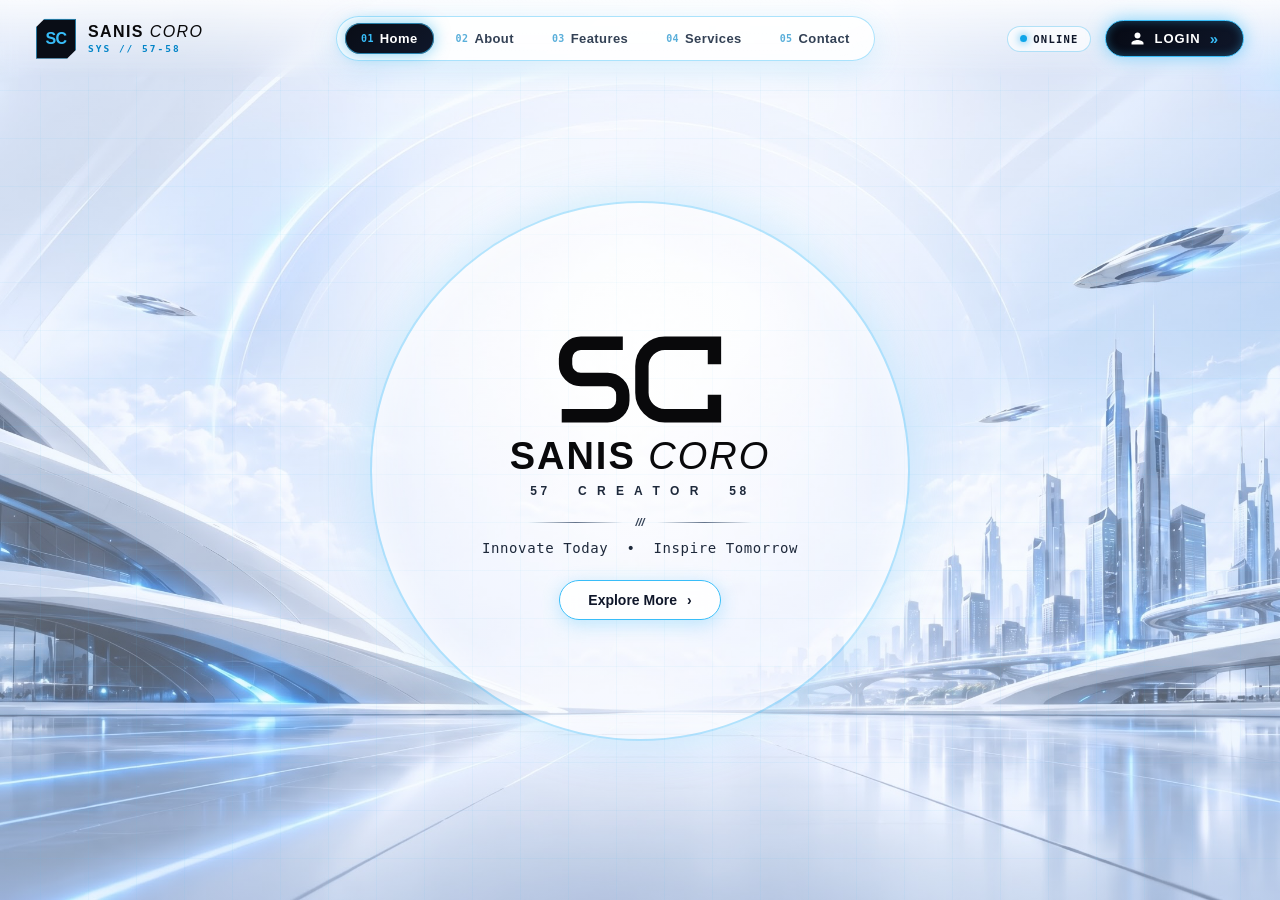
==== commit 037696bd: "Update stylesheet version in index.html" ====
--- a/index.html
+++ b/index.html
@@ -5,7 +5,7 @@
   <meta name="viewport" content="width=device-width, initial-scale=1.0, viewport-fit=cover" />
   <meta http-equiv="Content-Security-Policy" content="default-src 'self'; img-src 'self' data: blob:; style-src 'self' 'unsafe-inline'; script-src 'self'; connect-src 'none'; object-src 'none'; base-uri 'self'; form-action 'none';" />
   <title>Sanis Coro — Studio Konten Instagram</title>
-  <link rel="stylesheet" href="style.css?v=7" />
+  <link rel="stylesheet" href="style.css?v=8" />
 </head>
 <body>
   <!-- HALAMAN DEPAN (LANDING PAGE FUTURISTIK) -->
--- a/style.css
+++ b/style.css
@@ -16,11 +16,15 @@
   padding: 0;
 }
 
+html {
+  scroll-behavior: smooth;
+}
+
 body {
   font-family: -apple-system, BlinkMacSystemFont, "Segoe UI", Roboto, sans-serif;
   background-color: #eef6ff;
   background-image:
-    radial-gradient(circle at 50% 25%, rgba(255, 255, 255, 0.94) 0%, rgba(232, 244, 255, 0.82) 50%, rgba(208, 230, 254, 0.88) 100%),
+    radial-gradient(circle at 50% 25%, rgba(255, 255, 255, 0.62) 0%, rgba(232, 244, 255, 0.36) 50%, rgba(208, 230, 254, 0.45) 100%),
     linear-gradient(rgba(14, 165, 233, 0.07) 1px, transparent 1px),
     linear-gradient(90deg, rgba(14, 165, 233, 0.07) 1px, transparent 1px),
     url("hero-bg.png");
@@ -51,9 +55,10 @@
   z-index: 900;
   display: flex;
   flex-direction: column;
+  scroll-behavior: smooth;
   background-color: #eef6ff;
   background-image:
-    radial-gradient(circle at 50% 42%, rgba(255, 255, 255, 0.94) 0%, rgba(232, 244, 255, 0.8) 46%, rgba(208, 230, 254, 0.86) 100%),
+    radial-gradient(circle at 50% 42%, rgba(255, 255, 255, 0.65) 0%, rgba(232, 244, 255, 0.32) 48%, rgba(208, 230, 254, 0.42) 100%),
     linear-gradient(rgba(14, 165, 233, 0.07) 1px, transparent 1px),
     linear-gradient(90deg, rgba(14, 165, 233, 0.07) 1px, transparent 1px),
     url("hero-bg.png");
@@ -77,8 +82,8 @@
   position: sticky;
   top: 0;
   z-index: 50;
-  background: linear-gradient(180deg, rgba(255, 255, 255, 0.78) 0%, rgba(255, 255, 255, 0) 100%);
-  backdrop-filter: blur(6px);
+  background: linear-gradient(180deg, rgba(255, 255, 255, 0.84) 0%, rgba(255, 255, 255, 0) 100%);
+  backdrop-filter: blur(8px);
 }
 
 .lp-brand {
@@ -136,7 +141,7 @@
   gap: 6px;
   padding: 6px 8px;
   border-radius: 999px;
-  background: rgba(255, 255, 255, 0.68);
+  background: rgba(255, 255, 255, 0.72);
   backdrop-filter: blur(16px);
   -webkit-backdrop-filter: blur(16px);
   border: 1px solid rgba(56, 189, 248, 0.42);
@@ -287,9 +292,10 @@
   cursor: pointer;
 }
 
-/* Hero Section Tengah */
+/* 01. Hero Section Tengah */
 .lp-hero {
-  flex: 1;
+  min-height: calc(100vh - 76px);
+  flex-shrink: 0;
   display: flex;
   align-items: center;
   justify-content: center;
@@ -367,11 +373,12 @@
   gap: 10px;
   padding: 11px 28px;
   border-radius: 999px;
-  background: rgba(255, 255, 255, 0.85);
+  text-decoration: none;
+  background: rgba(255, 255, 255, 0.88);
   backdrop-filter: blur(8px);
   color: #0f172a;
   font-size: 14px;
-  font-weight: 600;
+  font-weight: 700;
   border: 1.5px solid #38bdf8;
   box-shadow: 0 4px 18px rgba(56, 189, 248, 0.3);
   cursor: pointer;
@@ -382,6 +389,163 @@
   background: #0f172a;
   color: #ffffff;
   box-shadow: 0 0 20px rgba(56, 189, 248, 0.65);
+}
+
+/* 02. ABOUT SECTION & MODULAR LANDING SECTIONS */
+.lp-section {
+  padding: 72px 24px 96px;
+  position: relative;
+  z-index: 2;
+}
+
+.lp-container {
+  max-width: 1120px;
+  margin: 0 auto;
+}
+
+.lp-sec-header {
+  text-align: center;
+  max-width: 720px;
+  margin: 0 auto 40px;
+}
+
+.lp-sec-badge {
+  display: inline-block;
+  font-family: ui-monospace, SFMono-Regular, Menlo, monospace;
+  font-size: 11px;
+  font-weight: 800;
+  letter-spacing: 2px;
+  color: #0284c7;
+  background: rgba(255, 255, 255, 0.82);
+  border: 1px solid rgba(56, 189, 248, 0.45);
+  padding: 6px 14px;
+  border-radius: 999px;
+  margin-bottom: 14px;
+}
+
+.lp-sec-title {
+  font-size: clamp(26px, 3.6vw, 36px);
+  font-weight: 900;
+  letter-spacing: 1.2px;
+  color: #09090b;
+}
+
+.lp-sec-title span {
+  color: #0284c7;
+  font-style: italic;
+}
+
+.lp-sec-lead {
+  font-size: 15px;
+  line-height: 1.65;
+  color: #334155;
+  margin-top: 12px;
+}
+
+.lp-about-grid {
+  display: grid;
+  grid-template-columns: repeat(3, 1fr);
+  gap: 18px;
+}
+
+.hud-glass-card {
+  background: rgba(255, 255, 255, 0.78);
+  backdrop-filter: blur(16px);
+  -webkit-backdrop-filter: blur(16px);
+  border: 1px solid rgba(56, 189, 248, 0.42);
+  border-radius: 20px;
+  padding: 24px 22px;
+  box-shadow:
+    0 10px 32px rgba(14, 165, 233, 0.1),
+    inset 0 1px 0 rgba(255, 255, 255, 0.95);
+  transition: transform 0.22s, box-shadow 0.22s, border-color 0.22s;
+}
+
+.hud-glass-card:hover {
+  transform: translateY(-4px);
+  border-color: #0284c7;
+  box-shadow: 0 16px 38px rgba(14, 165, 233, 0.18);
+}
+
+.hud-card-top {
+  display: flex;
+  align-items: center;
+  justify-content: space-between;
+  margin-bottom: 14px;
+}
+
+.hud-code {
+  font-family: ui-monospace, SFMono-Regular, Menlo, monospace;
+  font-size: 11px;
+  font-weight: 800;
+  letter-spacing: 1.4px;
+  color: #0284c7;
+}
+
+.hud-icon {
+  width: 34px;
+  height: 34px;
+  border-radius: 10px;
+  background: #090d16;
+  color: #38bdf8;
+  display: grid;
+  place-items: center;
+  font-size: 16px;
+}
+
+.hud-glass-card h3 {
+  font-size: 17px;
+  font-weight: 800;
+  color: #09090b;
+  margin-bottom: 8px;
+}
+
+.hud-glass-card p {
+  font-size: 13.5px;
+  line-height: 1.6;
+  color: #475569;
+}
+
+.hud-metrics-bar {
+  margin-top: 22px;
+  background: rgba(255, 255, 255, 0.82);
+  backdrop-filter: blur(16px);
+  border: 1px solid rgba(56, 189, 248, 0.45);
+  border-radius: 20px;
+  padding: 18px 26px;
+  display: flex;
+  align-items: center;
+  justify-content: space-between;
+  gap: 18px;
+  flex-wrap: wrap;
+  box-shadow: 0 10px 30px rgba(14, 165, 233, 0.1);
+}
+
+.hud-metric {
+  display: flex;
+  flex-direction: column;
+}
+
+.hud-metric strong {
+  font-size: 20px;
+  font-weight: 900;
+  color: #09090b;
+  letter-spacing: 0.5px;
+}
+
+.hud-metric span {
+  font-family: ui-monospace, SFMono-Regular, Menlo, monospace;
+  font-size: 10.5px;
+  font-weight: 700;
+  letter-spacing: 1.4px;
+  color: #0284c7;
+  margin-top: 2px;
+}
+
+.hud-metric-div {
+  width: 1px;
+  height: 34px;
+  background: rgba(56, 189, 248, 0.35);
 }
 
 /* Modal Pop-up Login (Glassmorphism Terang) */
@@ -1202,6 +1366,12 @@
     display: inline-flex;
   }
   .lp-status-pill {
+    display: none;
+  }
+  .lp-about-grid {
+    grid-template-columns: 1fr;
+  }
+  .hud-metric-div {
     display: none;
   }
   .desktop-tabs {
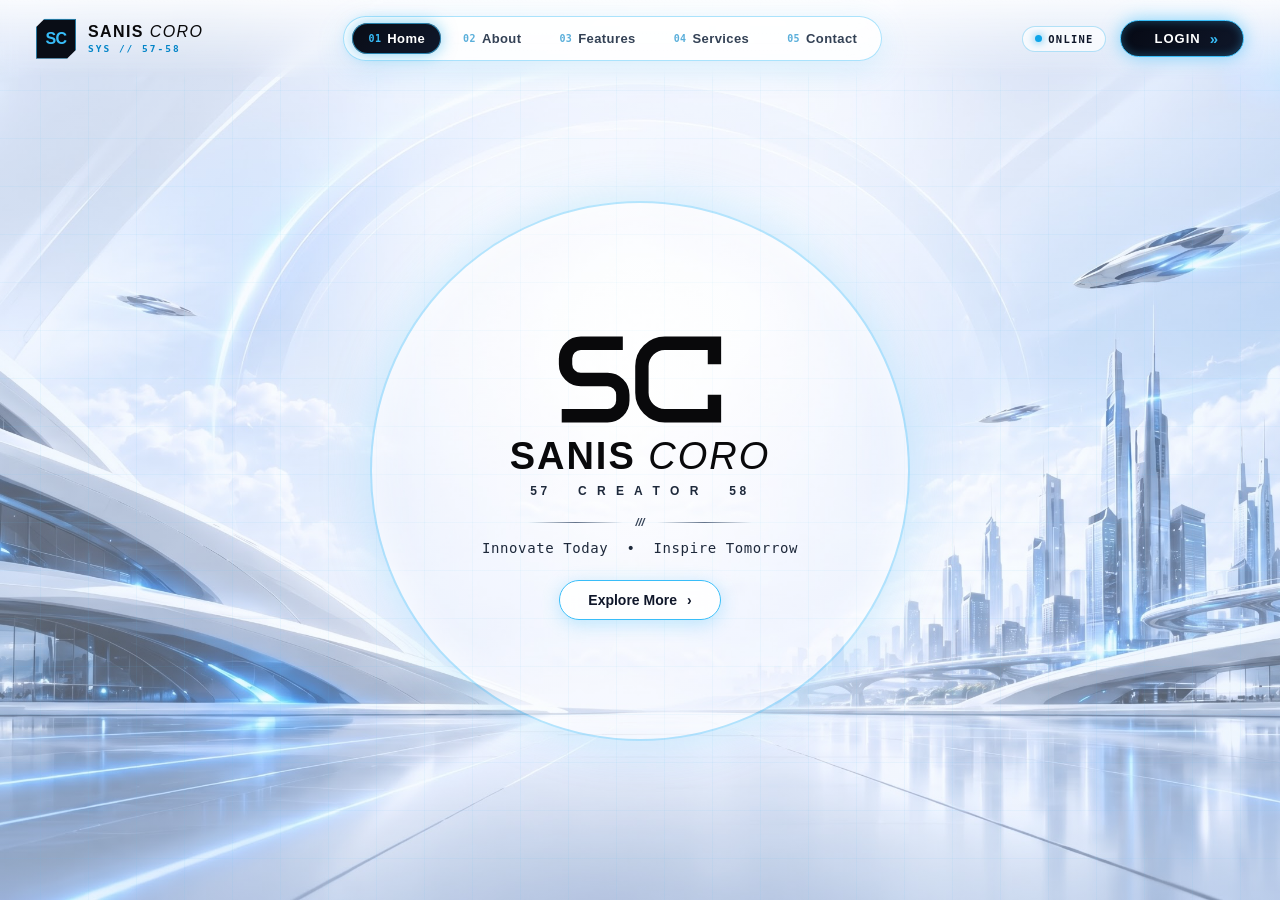
==== commit f1178e72: "Update stylesheet version and enhance button icons Updated stylesheet version and improved button ic" ====
--- a/index.html
+++ b/index.html
@@ -5,7 +5,7 @@
   <meta name="viewport" content="width=device-width, initial-scale=1.0, viewport-fit=cover" />
   <meta http-equiv="Content-Security-Policy" content="default-src 'self'; img-src 'self' data: blob:; style-src 'self' 'unsafe-inline'; script-src 'self'; connect-src 'none'; object-src 'none'; base-uri 'self'; form-action 'none';" />
   <title>Sanis Coro — Studio Konten Instagram</title>
-  <link rel="stylesheet" href="style.css?v=8" />
+  <link rel="stylesheet" href="style.css?v=9" />
 </head>
 <body>
   <!-- HALAMAN DEPAN (LANDING PAGE FUTURISTIK) -->
@@ -37,13 +37,18 @@
         </div>
         <button type="button" class="btn-login-futuristic" id="btnOpenLogin">
           <span class="btn-glow-sweep" aria-hidden="true"></span>
-          <svg width="15" height="15" viewBox="0 0 24 24" fill="currentColor" aria-hidden="true">
-            <path d="M12 12c2.7 0 4.8-2.1 4.8-4.8S14.7 2.4 12 2.4 7.2 4.5 7.2 7.2 9.3 12 12 12zm0 2.4c-3.2 0-9.6 1.6-9.6 4.8v2.4h19.2v-2.4c0-3.2-6.4-4.8-9.6-4.8z"/>
+          <svg class="ui-line-svg" viewBox="0 0 24 24" aria-hidden="true">
+            <circle cx="12" cy="8" r="4"/>
+            <path d="M5 20a7 7 0 0 1 14 0"/>
           </svg>
           <span>LOGIN</span>
           <span class="arrow">»</span>
         </button>
-        <button type="button" class="lp-burger" id="btnToggleLpMenu" aria-label="Buka Menu">☰</button>
+        <button type="button" class="lp-burger" id="btnToggleLpMenu" aria-label="Buka Menu">
+          <svg class="ui-line-svg" viewBox="0 0 24 24" aria-hidden="true">
+            <path d="M4 7h16M4 12h16M4 17h16"/>
+          </svg>
+        </button>
       </div>
     </header>
 
@@ -76,7 +81,7 @@
       </div>
     </main>
 
-    <!-- 02. ABOUT SECTION (HUD GLASSMORPHISM) -->
+    <!-- 02. ABOUT SECTION (NEUMORPHIC DISC ICONS + HUD GLASSMORPHISM) -->
     <section class="lp-section" id="about">
       <div class="lp-container">
         <div class="lp-sec-header">
@@ -91,7 +96,16 @@
           <article class="hud-glass-card">
             <div class="hud-card-top">
               <span class="hud-code">01 // CREATIVE ENGINE</span>
-              <span class="hud-icon">⚡</span>
+              <div class="neo-disc-icon" aria-hidden="true">
+                <svg viewBox="0 0 24 24">
+                  <line x1="4" y1="6" x2="20" y2="6"/>
+                  <line x1="4" y1="12" x2="20" y2="12"/>
+                  <line x1="4" y1="18" x2="20" y2="18"/>
+                  <circle cx="9" cy="6" r="2" fill="#f8fafc"/>
+                  <circle cx="15" cy="12" r="2" fill="#f8fafc"/>
+                  <circle cx="11" cy="18" r="2" fill="#f8fafc"/>
+                </svg>
+              </div>
             </div>
             <h3>Produksi Visual Presisi</h3>
             <p>
@@ -102,7 +116,13 @@
           <article class="hud-glass-card">
             <div class="hud-card-top">
               <span class="hud-code">02 // CORE PHILOSOPHY</span>
-              <span class="hud-icon">💠</span>
+              <div class="neo-disc-icon" aria-hidden="true">
+                <svg viewBox="0 0 24 24">
+                  <circle cx="12" cy="12" r="5"/>
+                  <path d="M12 2v2M12 20v2M2 12h2M20 12h2M4.9 4.9l1.4 1.4M17.7 17.7l1.4 1.4M19.1 4.9l-1.4 1.4M6.3 17.7l-1.4 1.4"/>
+                  <polyline points="12.5 9.5 10.5 12 13.5 12 11.5 14.5"/>
+                </svg>
+              </div>
             </div>
             <h3>Innovate Today, Inspire Tomorrow</h3>
             <p>
@@ -113,7 +133,13 @@
           <article class="hud-glass-card">
             <div class="hud-card-top">
               <span class="hud-code">03 // SYSTEM 57–58</span>
-              <span class="hud-icon">🛡️</span>
+              <div class="neo-disc-icon" aria-hidden="true">
+                <svg viewBox="0 0 24 24">
+                  <rect x="6" y="11" width="12" height="9" rx="2"/>
+                  <path d="M8 11V7a4 4 0 0 1 8 0v4"/>
+                  <circle cx="12" cy="15.5" r="1.2"/>
+                </svg>
+              </div>
             </div>
             <h3>Workspace Mandiri &amp; Ringan</h3>
             <p>
@@ -161,7 +187,12 @@
             <label class="field-label" for="loginPass">Password / PIN</label>
             <div class="pass-wrap">
               <input type="password" id="loginPass" class="input" value="5758" placeholder="Ketik PIN / password..." required />
-              <button type="button" class="toggle-pass" id="btnTogglePass" aria-label="Lihat Password">👁️</button>
+              <button type="button" class="toggle-pass" id="btnTogglePass" aria-label="Lihat Password">
+                <svg class="ui-line-svg" viewBox="0 0 24 24">
+                  <path d="M2 12s3.8-6 10-6 10 6 10 6-3.8 6-10 6-10-6-10-6z"/>
+                  <circle cx="12" cy="12" r="2.5"/>
+                </svg>
+              </button>
             </div>
           </div>
           <div class="login-error" id="loginError" role="alert"></div>
@@ -188,15 +219,33 @@
       </div>
 
       <nav class="desktop-tabs" aria-label="Menu Utama">
-        <button type="button" class="tab-btn active" data-tab="editor">✏️ Edit Konten</button>
-        <button type="button" class="tab-btn" data-tab="style">🎨 Tema &amp; Logo</button>
-        <button type="button" class="tab-btn" data-tab="slides">📑 Urutan Slide</button>
-        <button type="button" class="tab-btn" data-tab="caption">📲 Caption &amp; Share</button>
+        <button type="button" class="tab-btn active" data-tab="editor">
+          <svg class="ui-line-svg" viewBox="0 0 24 24"><path d="M12 20h9M16.5 3.5a2.1 2.1 0 0 1 3 3L7 19l-4 1 1-4Z"/></svg>
+          <span>Edit Konten</span>
+        </button>
+        <button type="button" class="tab-btn" data-tab="style">
+          <svg class="ui-line-svg" viewBox="0 0 24 24"><circle cx="12" cy="12" r="3"/><path d="M19.4 15a1.65 1.65 0 0 0 .33 1.82l.06.06a2 2 0 1 1-2.83 2.83l-.06-.06a1.65 1.65 0 0 0-1.82-.33 1.65 1.65 0 0 0-1 1.51V21a2 2 0 0 1-4 0v-.09a1.65 1.65 0 0 0-1-1.51 1.65 1.65 0 0 0-1.82.33l-.06.06a2 2 0 1 1-2.83-2.83l.06-.06a1.65 1.65 0 0 0 .33-1.82 1.65 1.65 0 0 0-1.51-1H3a2 2 0 0 1 0-4h.09a1.65 1.65 0 0 0 1.51-1 1.65 1.65 0 0 0-.33-1.82l-.06-.06a2 2 0 1 1 2.83-2.83l.06.06a1.65 1.65 0 0 0 1.82.33h.09a1.65 1.65 0 0 0 1-1.51V3a2 2 0 0 1 4 0v.09a1.65 1.65 0 0 0 1 1.51 1.65 1.65 0 0 0 1.82-.33l.06-.06a2 2 0 1 1 2.83 2.83l-.06.06a1.65 1.65 0 0 0-.33 1.82v.09a1.65 1.65 0 0 0 1.51 1H21a2 2 0 0 1 0 4h-.09a1.65 1.65 0 0 0-1.51 1z"/></svg>
+          <span>Tema &amp; Logo</span>
+        </button>
+        <button type="button" class="tab-btn" data-tab="slides">
+          <svg class="ui-line-svg" viewBox="0 0 24 24"><rect x="3" y="4" width="14" height="12" rx="2"/><path d="M7 20h12a2 2 0 0 0 2-2V8"/></svg>
+          <span>Urutan Slide</span>
+        </button>
+        <button type="button" class="tab-btn" data-tab="caption">
+          <svg class="ui-line-svg" viewBox="0 0 24 24"><rect x="6" y="2" width="12" height="20" rx="2"/><line x1="10" y1="18" x2="14" y2="18"/><path d="M9 9h6M9 13h4"/></svg>
+          <span>Caption &amp; Share</span>
+        </button>
       </nav>
 
       <div class="top-actions">
-        <button type="button" class="btn-ghost" id="btnResetProject" title="Kembalikan ke awal">↺ Reset</button>
-        <button type="button" class="btn-ghost" id="btnLogout" title="Kunci layar">🔒 Kunci</button>
+        <button type="button" class="btn-ghost" id="btnResetProject" title="Kembalikan ke awal">
+          <svg class="ui-line-svg" viewBox="0 0 24 24"><path d="M3 12a9 9 0 1 0 3-6.7L3 8"/><path d="M3 3v5h5"/></svg>
+          <span>Reset</span>
+        </button>
+        <button type="button" class="btn-ghost" id="btnLogout" title="Kunci layar">
+          <svg class="ui-line-svg" viewBox="0 0 24 24"><rect x="5" y="11" width="14" height="10" rx="2"/><path d="M8 11V7a4 4 0 0 1 8 0v4"/><circle cx="12" cy="16" r="1"/></svg>
+          <span>Kunci</span>
+        </button>
         <button type="button" class="btn-primary" id="btnExportAll">Simpan Semua ↗</button>
       </div>
     </header>
@@ -215,11 +264,14 @@
 
         <div class="canvas-frame" id="canvasTouchArea">
           <canvas id="previewCanvas" width="1080" height="1350"></canvas>
-          <div class="canvas-drag-badge" id="dragHintBadge">✋ Seret foto di layar untuk atur posisi</div>
+          <div class="canvas-drag-badge" id="dragHintBadge">Seret foto di layar untuk atur posisi</div>
         </div>
 
         <div class="stage-footer-actions">
-          <button type="button" class="btn-secondary" id="btnDownloadCurrent">⬇ Simpan PNG Ini</button>
+          <button type="button" class="btn-secondary" id="btnDownloadCurrent">
+            <svg class="ui-line-svg" viewBox="0 0 24 24"><path d="M12 3v12m0 0-4-4m4 4 4-4M4 19h16"/></svg>
+            <span>Simpan PNG Ini</span>
+          </button>
           <button type="button" class="btn-accent" id="btnShareIGCurrent">Bagikan ke IG ↗</button>
         </div>
       </section>
@@ -240,7 +292,16 @@
             <div class="drop-zone" id="bgDropZone">
               <div class="drop-preview" id="bgThumbWrap">
                 <img id="bgThumbImg" alt="Preview Background" />
-                <span id="bgPlaceholderText">📷 Pilih foto dari galeri atau tempel gambar (Ctrl+V)</span>
+                <div class="drop-ph-row" id="bgPlaceholderText">
+                  <span class="neo-disc-icon sm" aria-hidden="true">
+                    <svg viewBox="0 0 24 24">
+                      <rect x="3" y="5" width="18" height="14" rx="2"/>
+                      <circle cx="8.5" cy="10.5" r="1.5"/>
+                      <path d="M21 16l-5-5-4 4-3-3-6 5"/>
+                    </svg>
+                  </span>
+                  <span>Pilih foto dari galeri atau tempel gambar (Ctrl+V)</span>
+                </div>
               </div>
               <div class="drop-actions">
                 <label class="btn-primary small-btn" for="bgFileInput">Pilih Foto</label>
@@ -252,15 +313,37 @@
             <div class="mt-12">
               <label class="field-label">Atau Pilih Warna Latar Instan:</label>
               <div class="preset-row">
-                <button type="button" class="preset-btn" data-preset="fire">🔥 Merah Api</button>
-                <button type="button" class="preset-btn" data-preset="bullish">📈 Hijau Bullish</button>
-                <button type="button" class="preset-btn" data-preset="cyber">🌐 Biru Cyber</button>
-                <button type="button" class="preset-btn" data-preset="clean">⬜ Polos Studio</button>
+                <button type="button" class="preset-btn" data-preset="fire">
+                  <span class="preset-dot" style="background:#dc2626"></span>
+                  <span>Merah Api</span>
+                </button>
+                <button type="button" class="preset-btn" data-preset="bullish">
+                  <span class="preset-dot" style="background:#16a34a"></span>
+                  <span>Hijau Bullish</span>
+                </button>
+                <button type="button" class="preset-btn" data-preset="cyber">
+                  <span class="preset-dot" style="background:#0284c7"></span>
+                  <span>Biru Cyber</span>
+                </button>
+                <button type="button" class="preset-btn" data-preset="clean">
+                  <span class="preset-dot" style="background:#cbd5e1"></span>
+                  <span>Polos Studio</span>
+                </button>
               </div>
             </div>
 
             <details class="friendly-details mt-12" open>
-              <summary>🎛️ Atur Posisi Foto &amp; Gradasi Gelap</summary>
+              <summary class="summary-with-icon">
+                <svg class="ui-line-svg" viewBox="0 0 24 24">
+                  <line x1="4" y1="7" x2="20" y2="7"/>
+                  <line x1="4" y1="12" x2="20" y2="12"/>
+                  <line x1="4" y1="17" x2="20" y2="17"/>
+                  <circle cx="9" cy="7" r="2" fill="#ffffff"/>
+                  <circle cx="15" cy="12" r="2" fill="#ffffff"/>
+                  <circle cx="11" cy="17" r="2" fill="#ffffff"/>
+                </svg>
+                <span>Atur Posisi Foto &amp; Gradasi Gelap</span>
+              </summary>
               <div class="details-body">
                 <div class="slider-stack">
                   <div class="slider-item">
@@ -310,7 +393,10 @@
                 <span class="kicker">2. ISI TEKS SLIDE</span>
                 <p class="helper-text">Blok kata di judul lalu klik tombol Sorot untuk mewarnainya</p>
               </div>
-              <button type="button" class="btn-chip-accent" id="btnHighlightSelection">✨ Sorot Kata</button>
+              <button type="button" class="btn-chip-accent" id="btnHighlightSelection">
+                <svg class="ui-line-svg" viewBox="0 0 24 24"><path d="M12 3v3M12 18v3M3 12h3M18 12h3M6.3 6.3l2.1 2.1M15.6 15.6l2.1 2.1M17.7 6.3l-2.1 2.1M8.4 15.6l-2.1 2.1"/></svg>
+                <span>Sorot Kata</span>
+              </button>
             </div>
 
             <div class="row-2">
@@ -359,17 +445,37 @@
             <span class="kicker">PILIH MODEL DESAIN</span>
             <div class="template-grid" id="templateSelector">
               <button type="button" class="tpl-card active" data-tpl="breaking">
-                <span class="tpl-icon">🔥</span>
+                <span class="neo-disc-icon sm" aria-hidden="true">
+                  <svg viewBox="0 0 24 24">
+                    <rect x="4" y="4" width="16" height="16" rx="2"/>
+                    <line x1="7" y1="14" x2="17" y2="14"/>
+                    <line x1="7" y1="17" x2="13" y2="17"/>
+                  </svg>
+                </span>
                 <span class="tpl-name">Breaking News</span>
                 <span class="tpl-desc">Judul besar di bawah</span>
               </button>
               <button type="button" class="tpl-card" data-tpl="editorial">
-                <span class="tpl-icon">🏛️</span>
+                <span class="neo-disc-icon sm" aria-hidden="true">
+                  <svg viewBox="0 0 24 24">
+                    <line x1="4" y1="7" x2="20" y2="7"/>
+                    <line x1="4" y1="12" x2="16" y2="12"/>
+                    <line x1="4" y1="17" x2="12" y2="17"/>
+                  </svg>
+                </span>
                 <span class="tpl-name">Editorial</span>
                 <span class="tpl-desc">Rata kiri bersih</span>
               </button>
               <button type="button" class="tpl-card" data-tpl="fintech">
-                <span class="tpl-icon">🃏</span>
+                <span class="neo-disc-icon sm" aria-hidden="true">
+                  <svg viewBox="0 0 24 24">
+                    <rect x="4" y="4" width="16" height="16" rx="3"/>
+                    <circle cx="9" cy="10" r="1"/>
+                    <line x1="12" y1="10" x2="17" y2="10"/>
+                    <circle cx="9" cy="14" r="1"/>
+                    <line x1="12" y1="14" x2="17" y2="14"/>
+                  </svg>
+                </span>
                 <span class="tpl-name">Kartu Poin</span>
                 <span class="tpl-desc">Kotak informasi rapi</span>
               </button>
@@ -420,7 +526,10 @@
               <input type="text" id="socialHandle" class="input" value="Tiktok & IG | @saniscoro" />
             </div>
             <div class="mt-12 upload-inline">
-              <label class="btn-secondary small-btn" for="logoUploadInput">📁 Unggah Logo</label>
+              <label class="btn-secondary small-btn" for="logoUploadInput">
+                <svg class="ui-line-svg" viewBox="0 0 24 24"><path d="M12 16V4m0 0-4 4m4-4 4 4M4 20h16"/></svg>
+                <span>Unggah Logo</span>
+              </label>
               <input type="file" id="logoUploadInput" accept="image/png,image/jpeg,image/webp" hidden />
               <button type="button" class="btn-ghost small-btn" id="btnClearLogo">↺ Pakai Logo SC</button>
             </div>
@@ -491,8 +600,11 @@
             </div>
 
             <div class="action-stack mt-12">
-              <button type="button" class="btn-secondary" id="btnCopyCaption">📋 Salin Teks Caption</button>
-              <button type="button" class="btn-accent" id="btnShareAllIG">📲 Kirim Semua Slide + Caption ke IG ↗</button>
+              <button type="button" class="btn-secondary" id="btnCopyCaption">
+                <svg class="ui-line-svg" viewBox="0 0 24 24"><rect x="9" y="9" width="11" height="11" rx="2"/><path d="M5 15H4a2 2 0 0 1-2-2V4a2 2 0 0 1 2-2h9a2 2 0 0 1 2 2v1"/></svg>
+                <span>Salin Teks Caption</span>
+              </button>
+              <button type="button" class="btn-accent" id="btnShareAllIG">Kirim Semua Slide + Caption ke IG ↗</button>
             </div>
           </div>
         </div>
@@ -501,11 +613,26 @@
 
     <!-- NAVIGASI BAWAH KHUSUS HP -->
     <nav class="mobile-nav" aria-label="Navigasi Ponsel">
-      <button type="button" class="mnav-btn active" data-mview="preview"><span>🖼️</span>Hasil</button>
-      <button type="button" class="mnav-btn" data-mview="editor"><span>✏️</span>Edit</button>
-      <button type="button" class="mnav-btn" data-mview="style"><span>🎨</span>Tema</button>
-      <button type="button" class="mnav-btn" data-mview="slides"><span>📑</span>Slide</button>
-      <button type="button" class="mnav-btn" data-mview="caption"><span>📲</span>Post IG</button>
+      <button type="button" class="mnav-btn active" data-mview="preview">
+        <svg class="ui-line-svg" viewBox="0 0 24 24"><rect x="3" y="4" width="18" height="16" rx="2"/><circle cx="8.5" cy="9.5" r="1.5"/><path d="M21 16l-5-5-4 4-3-3-6 5"/></svg>
+        <span>Hasil</span>
+      </button>
+      <button type="button" class="mnav-btn" data-mview="editor">
+        <svg class="ui-line-svg" viewBox="0 0 24 24"><path d="M12 20h9M16.5 3.5a2.1 2.1 0 0 1 3 3L7 19l-4 1 1-4Z"/></svg>
+        <span>Edit</span>
+      </button>
+      <button type="button" class="mnav-btn" data-mview="style">
+        <svg class="ui-line-svg" viewBox="0 0 24 24"><circle cx="12" cy="12" r="3"/><path d="M12 2v2M12 20v2M2 12h2M20 12h2M4.9 4.9l1.4 1.4M17.7 17.7l1.4 1.4M19.1 4.9l-1.4 1.4M6.3 17.7l-1.4 1.4"/></svg>
+        <span>Tema</span>
+      </button>
+      <button type="button" class="mnav-btn" data-mview="slides">
+        <svg class="ui-line-svg" viewBox="0 0 24 24"><rect x="3" y="4" width="14" height="12" rx="2"/><path d="M7 20h12a2 2 0 0 0 2-2V8"/></svg>
+        <span>Slide</span>
+      </button>
+      <button type="button" class="mnav-btn" data-mview="caption">
+        <svg class="ui-line-svg" viewBox="0 0 24 24"><rect x="6" y="2" width="12" height="20" rx="2"/><line x1="10" y1="18" x2="14" y2="18"/><path d="M9 9h6M9 13h4"/></svg>
+        <span>Post IG</span>
+      </button>
     </nav>
   </div>
 
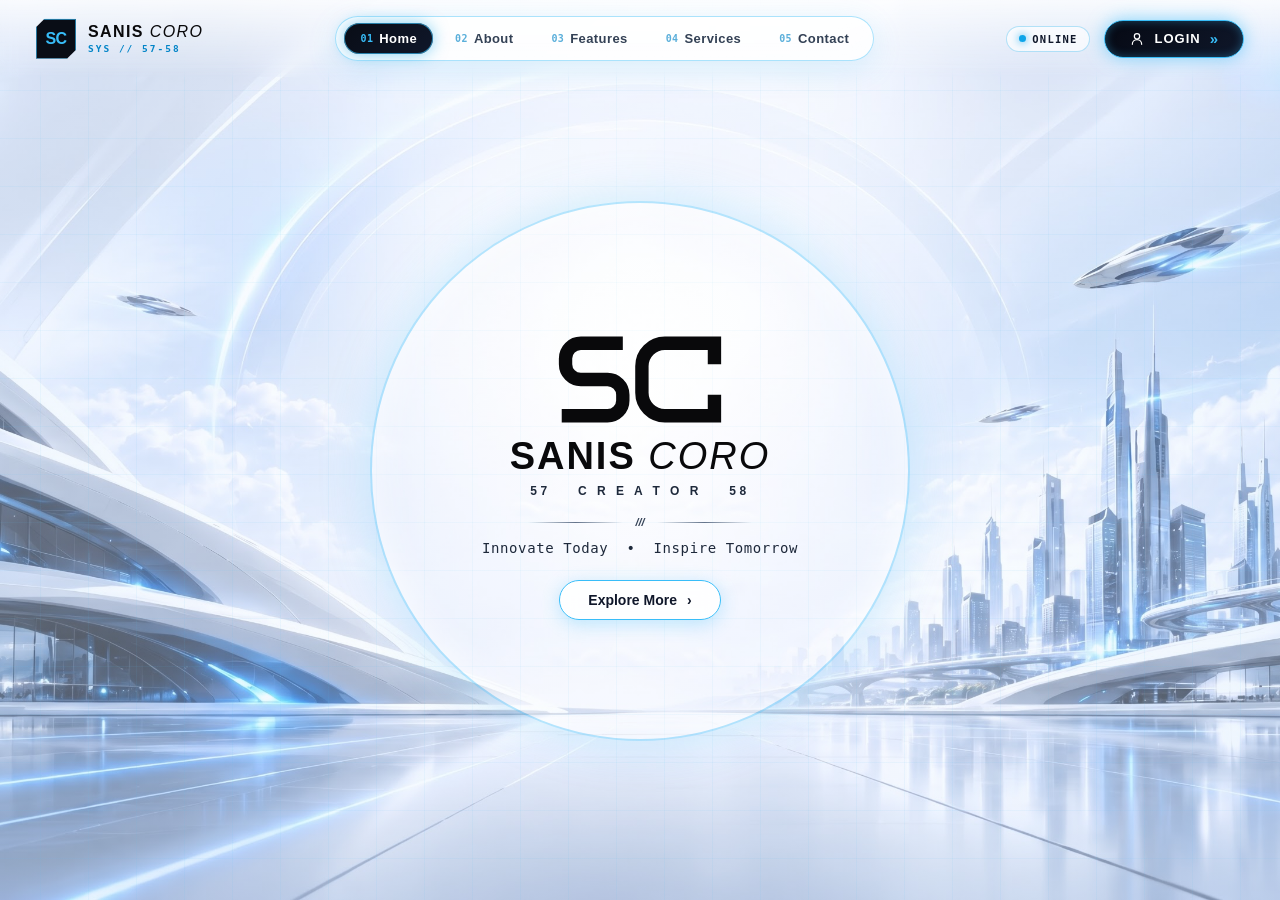
==== commit 31890a4b: "Update index.html with new features and versioning Updated stylesheet and script versioning in index" ====
--- a/index.html
+++ b/index.html
@@ -5,7 +5,7 @@
   <meta name="viewport" content="width=device-width, initial-scale=1.0, viewport-fit=cover" />
   <meta http-equiv="Content-Security-Policy" content="default-src 'self'; img-src 'self' data: blob:; style-src 'self' 'unsafe-inline'; script-src 'self'; connect-src 'none'; object-src 'none'; base-uri 'self'; form-action 'none';" />
   <title>Sanis Coro — Studio Konten Instagram</title>
-  <link rel="stylesheet" href="style.css?v=9" />
+  <link rel="stylesheet" href="style.css?v=10" />
 </head>
 <body>
   <!-- HALAMAN DEPAN (LANDING PAGE FUTURISTIK) -->
@@ -81,7 +81,7 @@
       </div>
     </main>
 
-    <!-- 02. ABOUT SECTION (NEUMORPHIC DISC ICONS + HUD GLASSMORPHISM) -->
+    <!-- 02. ABOUT SECTION -->
     <section class="lp-section" id="about">
       <div class="lp-container">
         <div class="lp-sec-header">
@@ -169,6 +169,305 @@
         </div>
       </div>
     </section>
+
+    <!-- 03. FEATURES SECTION -->
+    <section class="lp-section" id="features">
+      <div class="lp-container">
+        <div class="lp-sec-header">
+          <div class="lp-sec-badge">MODULE 03 // STUDIO CAPABILITIES</div>
+          <h2 class="lp-sec-title">FITUR UNGGULAN <span>SANIS STUDIO</span></h2>
+          <p class="lp-sec-lead">
+            Semua alat produksi konten carousel Instagram dan TikTok diringkas dalam satu ruang kerja cepat yang responsif di desktop maupun ponsel.
+          </p>
+        </div>
+
+        <div class="lp-features-grid">
+          <article class="hud-glass-card">
+            <div class="hud-card-top">
+              <span class="hud-code">FEAT // 01</span>
+              <div class="neo-disc-icon" aria-hidden="true">
+                <svg viewBox="0 0 24 24">
+                  <rect x="4" y="4" width="16" height="16" rx="2"/>
+                  <path d="M4 9h16M9 4v16"/>
+                </svg>
+              </div>
+            </div>
+            <h3>3 Template Editorial Instan</h3>
+            <p>
+              Pilih gaya tata letak <em>Breaking News</em>, <em>Editorial</em>, atau <em>Kartu Poin</em> dengan mode warna Gelap Charcoal maupun Putih Bersih dalam satu klik.
+            </p>
+          </article>
+
+          <article class="hud-glass-card">
+            <div class="hud-card-top">
+              <span class="hud-code">FEAT // 02</span>
+              <div class="neo-disc-icon" aria-hidden="true">
+                <svg viewBox="0 0 24 24">
+                  <path d="M12 3v3M12 18v3M3 12h3M18 12h3"/>
+                  <circle cx="12" cy="12" r="4"/>
+                </svg>
+              </div>
+            </div>
+            <h3>Sorot Kata Kunci Otomatis</h3>
+            <p>
+              Blok frasa penting di dalam judul dan beri warna aksen kontras tinggi untuk memandu fokus pembaca sejak detik pertama melihat feed.
+            </p>
+          </article>
+
+          <article class="hud-glass-card">
+            <div class="hud-card-top">
+              <span class="hud-code">FEAT // 03</span>
+              <div class="neo-disc-icon" aria-hidden="true">
+                <svg viewBox="0 0 24 24">
+                  <path d="M5 9l-3 3 3 3M19 9l3 3-3 3M9 5l3-3 3 3M15 19l-3 3-3-3"/>
+                  <line x1="2" y1="12" x2="22" y2="12"/>
+                  <line x1="12" y1="2" x2="12" y2="22"/>
+                </svg>
+              </div>
+            </div>
+            <h3>Geser Foto &amp; Gradasi Presisi</h3>
+            <p>
+              Seret posisi latar belakang langsung di atas kanvas, atur zoom, dan sesuaikan kepekatan gradasi agar keterbacaan teks tetap sempurna.
+            </p>
+          </article>
+
+          <article class="hud-glass-card">
+            <div class="hud-card-top">
+              <span class="hud-code">FEAT // 04</span>
+              <div class="neo-disc-icon" aria-hidden="true">
+                <svg viewBox="0 0 24 24">
+                  <rect x="3" y="4" width="14" height="12" rx="2"/>
+                  <path d="M7 20h12a2 2 0 0 0 2-2V8"/>
+                </svg>
+              </div>
+            </div>
+            <h3>Hingga 10 Slide Carousel</h3>
+            <p>
+              Susun alur cerita dari Cover Depan, Isi Penjelasan berpoin, hingga Slide Penutup dengan navigasi urutan yang mudah diatur ulang.
+            </p>
+          </article>
+
+          <article class="hud-glass-card">
+            <div class="hud-card-top">
+              <span class="hud-code">FEAT // 05</span>
+              <div class="neo-disc-icon" aria-hidden="true">
+                <svg viewBox="0 0 24 24">
+                  <path d="M4 6h16M4 12h12M4 18h8"/>
+                  <circle cx="19" cy="17" r="2"/>
+                </svg>
+              </div>
+            </div>
+            <h3>Generator Caption &amp; Hashtag</h3>
+            <p>
+              Rangkum isi seluruh slide menjadi caption siap posting secara otomatis dengan pilihan gaya berita tegas, edukasi, maupun ringkas.
+            </p>
+          </article>
+
+          <article class="hud-glass-card">
+            <div class="hud-card-top">
+              <span class="hud-code">FEAT // 06</span>
+              <div class="neo-disc-icon" aria-hidden="true">
+                <svg viewBox="0 0 24 24">
+                  <path d="M12 3v12m0 0-4-4m4 4 4-4M4 19h16"/>
+                </svg>
+              </div>
+            </div>
+            <h3>Ekspor HD 1440px &amp; Share IG</h3>
+            <p>
+              Unduh seluruh slide dalam format PNG tajam tanpa kompresi pecah, atau bagikan langsung beserta caption melalui menu share perangkat.
+            </p>
+          </article>
+        </div>
+      </div>
+    </section>
+
+    <!-- 04. SERVICES SECTION -->
+    <section class="lp-section" id="services">
+      <div class="lp-container">
+        <div class="lp-sec-header">
+          <div class="lp-sec-badge">MODULE 04 // CREATIVE SOLUTIONS</div>
+          <h2 class="lp-sec-title">LAYANAN <span>SANIS CORO</span></h2>
+          <p class="lp-sec-lead">
+            Selain menyediakan studio mandiri, Sanis Coro membuka kolaborasi kreatif untuk membangun identitas digital yang kuat dan konsisten.
+          </p>
+        </div>
+
+        <div class="lp-services-grid">
+          <article class="hud-glass-card service-card">
+            <div class="hud-card-top">
+              <span class="hud-code">SRV // 01</span>
+              <div class="neo-disc-icon" aria-hidden="true">
+                <svg viewBox="0 0 24 24">
+                  <rect x="3" y="5" width="18" height="14" rx="2"/>
+                  <circle cx="8.5" cy="10.5" r="1.5"/>
+                  <path d="M21 16l-5-5-4 4-3-3-6 5"/>
+                </svg>
+              </div>
+            </div>
+            <h3>Produksi Konten Microblog &amp; Reels</h3>
+            <p>
+              Riset topik, penulisan naskah visual, hingga desain carousel dan klip video pendek berdaya tarik tinggi untuk pertumbuhan organik akun bisnis maupun kreator.
+            </p>
+            <ul class="service-list">
+              <li>Riset hook &amp; struktur storytelling</li>
+              <li>Desain carousel &amp; short-form video</li>
+              <li>Optimasi copywriting &amp; call-to-action</li>
+            </ul>
+          </article>
+
+          <article class="hud-glass-card service-card">
+            <div class="hud-card-top">
+              <span class="hud-code">SRV // 02</span>
+              <div class="neo-disc-icon" aria-hidden="true">
+                <svg viewBox="0 0 24 24">
+                  <polygon points="12 2 2 7 12 12 22 7 12 2"/>
+                  <polyline points="2 17 12 22 22 17"/>
+                  <polyline points="2 12 12 17 22 12"/>
+                </svg>
+              </div>
+            </div>
+            <h3>Sistem Identitas Visual &amp; Template</h3>
+            <p>
+              Perancangan panduan visual menyeluruh mulai dari palet warna, tipografi, monogram merek, hingga sistem template modular siap pakai untuk tim konten Anda.
+            </p>
+            <ul class="service-list">
+              <li>Desain logo, monogram &amp; brand kit</li>
+              <li>Sistem grid feed Instagram konsisten</li>
+              <li>Kustomisasi preset Sanis Studio</li>
+            </ul>
+          </article>
+
+          <article class="hud-glass-card service-card">
+            <div class="hud-card-top">
+              <span class="hud-code">SRV // 03</span>
+              <div class="neo-disc-icon" aria-hidden="true">
+                <svg viewBox="0 0 24 24">
+                  <rect x="2" y="3" width="20" height="14" rx="2"/>
+                  <line x1="8" y1="21" x2="16" y2="21"/>
+                  <line x1="12" y1="17" x2="12" y2="21"/>
+                </svg>
+              </div>
+            </div>
+            <h3>Pengembangan Web &amp; Utilitas Digital</h3>
+            <p>
+              Pembuatan antarmuka web modern, landing page berkecepatan tinggi, serta aplikasi utilitas berbasis browser yang ringan dan mudah dioperasikan.
+            </p>
+            <ul class="service-list">
+              <li>Landing page responsif &amp; interaktif</li>
+              <li>Aplikasi web ringan tanpa instalasi</li>
+              <li>Integrasi alur kerja konten digital</li>
+            </ul>
+          </article>
+        </div>
+      </div>
+    </section>
+
+    <!-- 05. CONTACT SECTION -->
+    <section class="lp-section" id="contact">
+      <div class="lp-container">
+        <div class="lp-sec-header">
+          <div class="lp-sec-badge">MODULE 05 // DIRECT CHANNEL</div>
+          <h2 class="lp-sec-title">HUBUNGI <span>SANIS CORO</span></h2>
+          <p class="lp-sec-lead">
+            Punya ide kolaborasi, pertanyaan seputar Sanis Studio, atau kebutuhan desain khusus? Kirim pesan langsung melalui kanal resmi di bawah ini.
+          </p>
+        </div>
+
+        <div class="lp-contact-grid">
+          <div class="contact-channels">
+            <div class="hud-glass-card contact-info-card">
+              <div class="neo-disc-icon sm" aria-hidden="true">
+                <svg viewBox="0 0 24 24">
+                  <rect x="3" y="3" width="18" height="18" rx="5"/>
+                  <circle cx="12" cy="12" r="4"/>
+                  <circle cx="17.5" cy="6.5" r="1"/>
+                </svg>
+              </div>
+              <div>
+                <span class="hud-code">INSTAGRAM &amp; TIKTOK</span>
+                <h4>@saniscoro</h4>
+                <p>Update microblog harian, insight visual, dan eksperimen desain kreatif.</p>
+              </div>
+            </div>
+
+            <div class="hud-glass-card contact-info-card">
+              <div class="neo-disc-icon sm" aria-hidden="true">
+                <svg viewBox="0 0 24 24">
+                  <rect x="3" y="5" width="18" height="14" rx="2"/>
+                  <polyline points="3 7 12 13 21 7"/>
+                </svg>
+              </div>
+              <div>
+                <span class="hud-code">EMAIL KOLABORASI</span>
+                <h4>hello@saniscoro.studio</h4>
+                <p>Untuk penawaran proyek, kemitraan merek, dan dukungan teknis studio.</p>
+              </div>
+            </div>
+
+            <div class="hud-glass-card contact-info-card">
+              <div class="neo-disc-icon sm" aria-hidden="true">
+                <svg viewBox="0 0 24 24">
+                  <path d="M12 21s-6-5.3-6-10a6 6 0 1 1 12 0c0 4.7-6 10-6 10z"/>
+                  <circle cx="12" cy="11" r="2"/>
+                </svg>
+              </div>
+              <div>
+                <span class="hud-code">CREATOR BASE</span>
+                <h4>Indonesia • Remote Worldwide</h4>
+                <p>Beroperasi penuh secara digital dengan standar produksi kreatif 57–58.</p>
+              </div>
+            </div>
+          </div>
+
+          <form class="hud-glass-card contact-form-card" id="lpContactForm">
+            <div class="hud-card-top">
+              <span class="hud-code">TRANSMISSION // QUICK MESSAGE</span>
+              <span class="lp-status-pill"><span class="pulse-dot"></span><span>READY</span></span>
+            </div>
+
+            <div class="row-2">
+              <div>
+                <label class="field-label" for="contactName">Nama Lengkap</label>
+                <input type="text" id="contactName" class="input" placeholder="Masukkan nama Anda..." required />
+              </div>
+              <div>
+                <label class="field-label" for="contactTopic">Topik Pesan</label>
+                <select id="contactTopic" class="input">
+                  <option value="Kolaborasi Konten">Kolaborasi Konten</option>
+                  <option value="Desain & Branding">Desain &amp; Branding</option>
+                  <option value="Masukan Sanis Studio">Masukan Sanis Studio</option>
+                  <option value="Lainnya">Lainnya</option>
+                </select>
+              </div>
+            </div>
+
+            <div class="mt-12">
+              <label class="field-label" for="contactMessage">Isi Pesan</label>
+              <textarea id="contactMessage" class="input textarea" rows="4" placeholder="Tuliskan detail kebutuhan atau pertanyaan Anda di sini..." required></textarea>
+            </div>
+
+            <div class="contact-form-actions mt-12">
+              <button type="submit" class="btn-primary">
+                <svg class="ui-line-svg" viewBox="0 0 24 24"><line x1="22" y1="2" x2="11" y2="13"/><polygon points="22 2 15 22 11 13 2 9 22 2"/></svg>
+                <span>Salin &amp; Siapkan Pesan</span>
+              </button>
+              <button type="button" class="btn-secondary" id="btnContactOpenStudio">Masuk ke Studio →</button>
+            </div>
+          </form>
+        </div>
+      </div>
+    </section>
+
+    <!-- FOOTER LANDING PAGE -->
+    <footer class="lp-footer">
+      <div class="lp-container lp-footer-inner">
+        <div class="lp-footer-brand">
+          <strong>SANIS</strong> <em>CORO</em> <span>• SYS // 57-58</span>
+        </div>
+        <p class="lp-footer-copy">Innovate Today • Inspire Tomorrow — Studio Microblog &amp; Carousel Instagram.</p>
+        <a href="#home" class="lp-back-top">Kembali ke Atas ↑</a>
+      </div>
+    </footer>
 
     <!-- MODAL POP-UP LOGIN -->
     <div class="login-modal-backdrop hidden" id="loginModal" role="dialog" aria-modal="true" aria-labelledby="modalLoginTitle">
@@ -638,6 +937,6 @@
 
   <div class="toast" id="toastBox" role="status" aria-live="polite"></div>
 
-  <script src="app.js?v=7"></script>
+  <script src="app.js?v=10"></script>
 </body>
 </html>
--- a/style.css
+++ b/style.css
@@ -48,6 +48,73 @@
 .mt-10 { margin-top: 10px; }
 .mt-12 { margin-top: 12px; }
 
+/* === KOMPONEN NEUMORPHIC PAPER-DISC LINE ICONS === */
+.neo-disc-icon {
+  width: 52px;
+  height: 52px;
+  border-radius: 50%;
+  flex-shrink: 0;
+  display: grid;
+  place-items: center;
+  background: linear-gradient(145deg, #ffffff 0%, #edf2f7 100%);
+  border: 1px solid rgba(255, 255, 255, 0.95);
+  box-shadow:
+    8px 10px 20px rgba(15, 23, 42, 0.14),
+    2px 3px 6px rgba(15, 23, 42, 0.08),
+    -4px -4px 10px rgba(255, 255, 255, 0.95),
+    inset 0 1px 2px rgba(255, 255, 255, 1);
+  transition: transform 0.22s ease, box-shadow 0.22s ease;
+}
+
+.neo-disc-icon svg {
+  width: 24px;
+  height: 24px;
+  fill: none;
+  stroke: #1e293b;
+  stroke-width: 1.7;
+  stroke-linecap: round;
+  stroke-linejoin: round;
+}
+
+.neo-disc-icon.sm {
+  width: 42px;
+  height: 42px;
+  box-shadow:
+    5px 7px 14px rgba(15, 23, 42, 0.12),
+    -3px -3px 8px rgba(255, 255, 255, 0.92),
+    inset 0 1px 1px rgba(255, 255, 255, 1);
+}
+
+.neo-disc-icon.sm svg {
+  width: 20px;
+  height: 20px;
+}
+
+.hud-glass-card:hover .neo-disc-icon,
+.tpl-card:hover .neo-disc-icon,
+.tpl-card.active .neo-disc-icon {
+  transform: translateY(-2px);
+  box-shadow:
+    10px 13px 24px rgba(2, 132, 199, 0.2),
+    -4px -4px 10px rgba(255, 255, 255, 1),
+    inset 0 1px 2px rgba(255, 255, 255, 1);
+}
+
+.tpl-card.active .neo-disc-icon svg {
+  stroke: #0284c7;
+}
+
+.ui-line-svg {
+  width: 16px;
+  height: 16px;
+  fill: none;
+  stroke: currentColor;
+  stroke-width: 1.8;
+  stroke-linecap: round;
+  stroke-linejoin: round;
+  flex-shrink: 0;
+}
+
 /* === LANDING PAGE FUTURISTIK SANIS CORO === */
 .landing-page {
   position: fixed;
@@ -283,11 +350,12 @@
 
 .lp-burger {
   display: none;
+  align-items: center;
+  justify-content: center;
   background: rgba(255, 255, 255, 0.85);
   border: 1px solid rgba(56, 189, 248, 0.45);
   border-radius: 10px;
-  padding: 7px 11px;
-  font-size: 18px;
+  padding: 8px 10px;
   color: #09090b;
   cursor: pointer;
 }
@@ -471,7 +539,7 @@
   display: flex;
   align-items: center;
   justify-content: space-between;
-  margin-bottom: 14px;
+  margin-bottom: 16px;
 }
 
 .hud-code {
@@ -480,17 +548,6 @@
   font-weight: 800;
   letter-spacing: 1.4px;
   color: #0284c7;
-}
-
-.hud-icon {
-  width: 34px;
-  height: 34px;
-  border-radius: 10px;
-  background: #090d16;
-  color: #38bdf8;
-  display: grid;
-  place-items: center;
-  font-size: 16px;
 }
 
 .hud-glass-card h3 {
@@ -642,8 +699,10 @@
   transform: translateY(-50%);
   background: none;
   border: none;
-  cursor: pointer;
-  font-size: 15px;
+  color: #475569;
+  display: grid;
+  place-items: center;
+  cursor: pointer;
 }
 
 .login-error {
@@ -759,6 +818,9 @@
 }
 
 .btn-ghost {
+  display: inline-flex;
+  align-items: center;
+  gap: 6px;
   background: rgba(255, 255, 255, 0.65);
   color: #334155;
   border: 1px solid rgba(56, 189, 248, 0.35);
@@ -859,6 +921,9 @@
 }
 
 .tab-btn {
+  display: inline-flex;
+  align-items: center;
+  gap: 6px;
   background: transparent;
   border: none;
   color: #334155;
@@ -879,6 +944,10 @@
   background: linear-gradient(135deg, #090d16 0%, #0f172a 100%);
   color: #ffffff;
   box-shadow: 0 0 12px rgba(56, 189, 248, 0.45);
+}
+
+.tab-btn.active .ui-line-svg {
+  stroke: #38bdf8;
 }
 
 .top-actions {
@@ -1068,6 +1137,12 @@
   color: var(--muted);
 }
 
+.drop-ph-row {
+  display: flex;
+  align-items: center;
+  gap: 10px;
+}
+
 #bgThumbImg {
   width: 52px;
   height: 52px;
@@ -1088,6 +1163,10 @@
 }
 
 .preset-btn {
+  display: inline-flex;
+  align-items: center;
+  justify-content: center;
+  gap: 6px;
   background: rgba(255, 255, 255, 0.9);
   border: 1px solid rgba(56, 189, 248, 0.38);
   color: #0f172a;
@@ -1098,6 +1177,13 @@
   cursor: pointer;
 }
 
+.preset-dot {
+  width: 9px;
+  height: 9px;
+  border-radius: 50%;
+  flex-shrink: 0;
+}
+
 .preset-btn:hover {
   border-color: #0284c7;
   background: #ffffff;
@@ -1108,6 +1194,13 @@
   font-size: 12.5px;
   font-weight: 700;
   color: #0f172a;
+  list-style: none;
+}
+
+.summary-with-icon {
+  display: flex;
+  align-items: center;
+  gap: 7px;
 }
 
 .details-body {
@@ -1140,6 +1233,9 @@
 }
 
 .btn-chip-accent {
+  display: inline-flex;
+  align-items: center;
+  gap: 5px;
   background: rgba(14, 165, 233, 0.14);
   color: #0369a1;
   border: 1px solid rgba(2, 132, 199, 0.4);
@@ -1181,14 +1277,15 @@
 .tpl-card {
   background: rgba(255, 255, 255, 0.85);
   border: 1.5px solid rgba(56, 189, 248, 0.35);
-  border-radius: 12px;
-  padding: 12px 8px;
+  border-radius: 14px;
+  padding: 14px 8px;
   color: #0f172a;
   display: flex;
   flex-direction: column;
   align-items: center;
-  gap: 4px;
-  cursor: pointer;
+  gap: 8px;
+  cursor: pointer;
+  transition: all 0.2s;
 }
 
 .tpl-card.active {
@@ -1197,7 +1294,6 @@
   box-shadow: 0 0 14px rgba(56, 189, 248, 0.25);
 }
 
-.tpl-icon { font-size: 20px; }
 .tpl-name { font-size: 12.5px; font-weight: 700; }
 .tpl-desc { font-size: 11px; color: var(--muted); }
 
@@ -1409,9 +1505,9 @@
     display: flex;
     flex-direction: column;
     align-items: center;
-    gap: 2px;
+    gap: 3px;
     font-size: 11px;
-    padding: 4px;
+    padding: 5px 4px;
     cursor: pointer;
   }
   .mnav-btn.active {
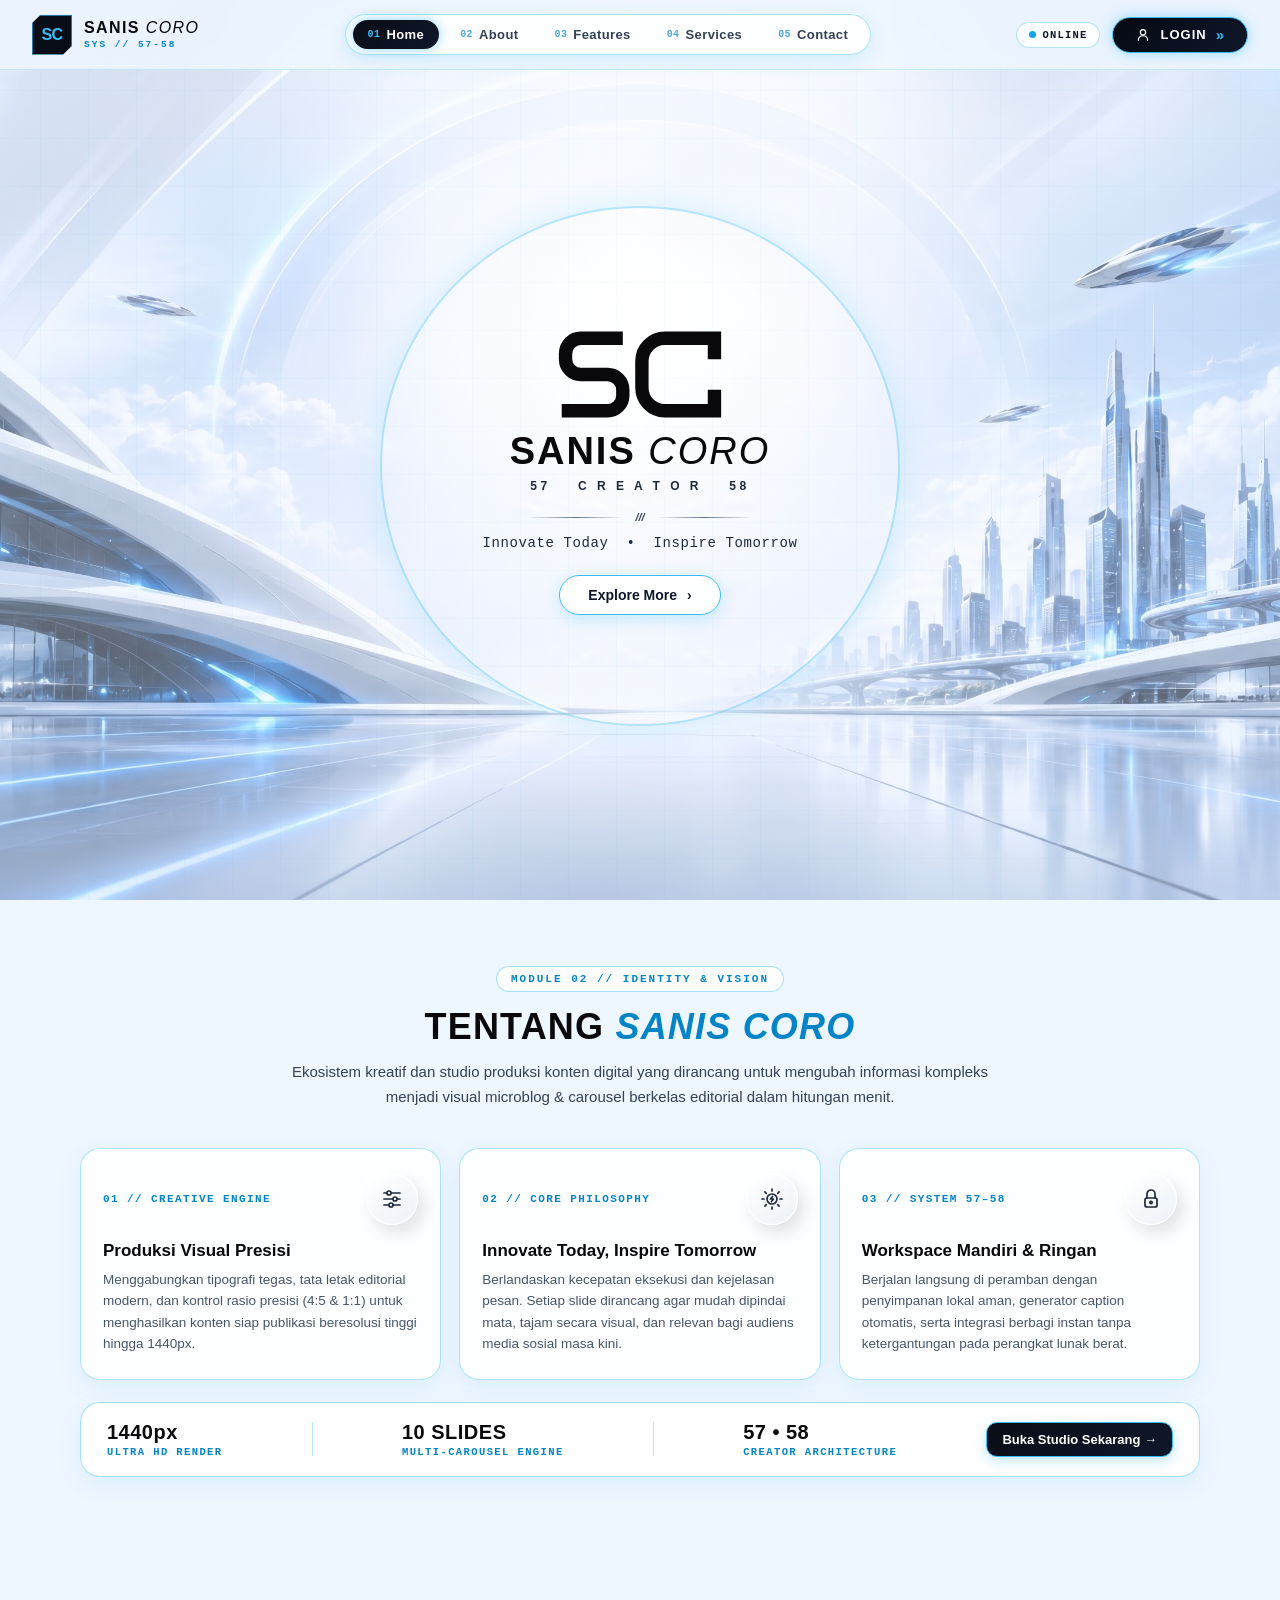
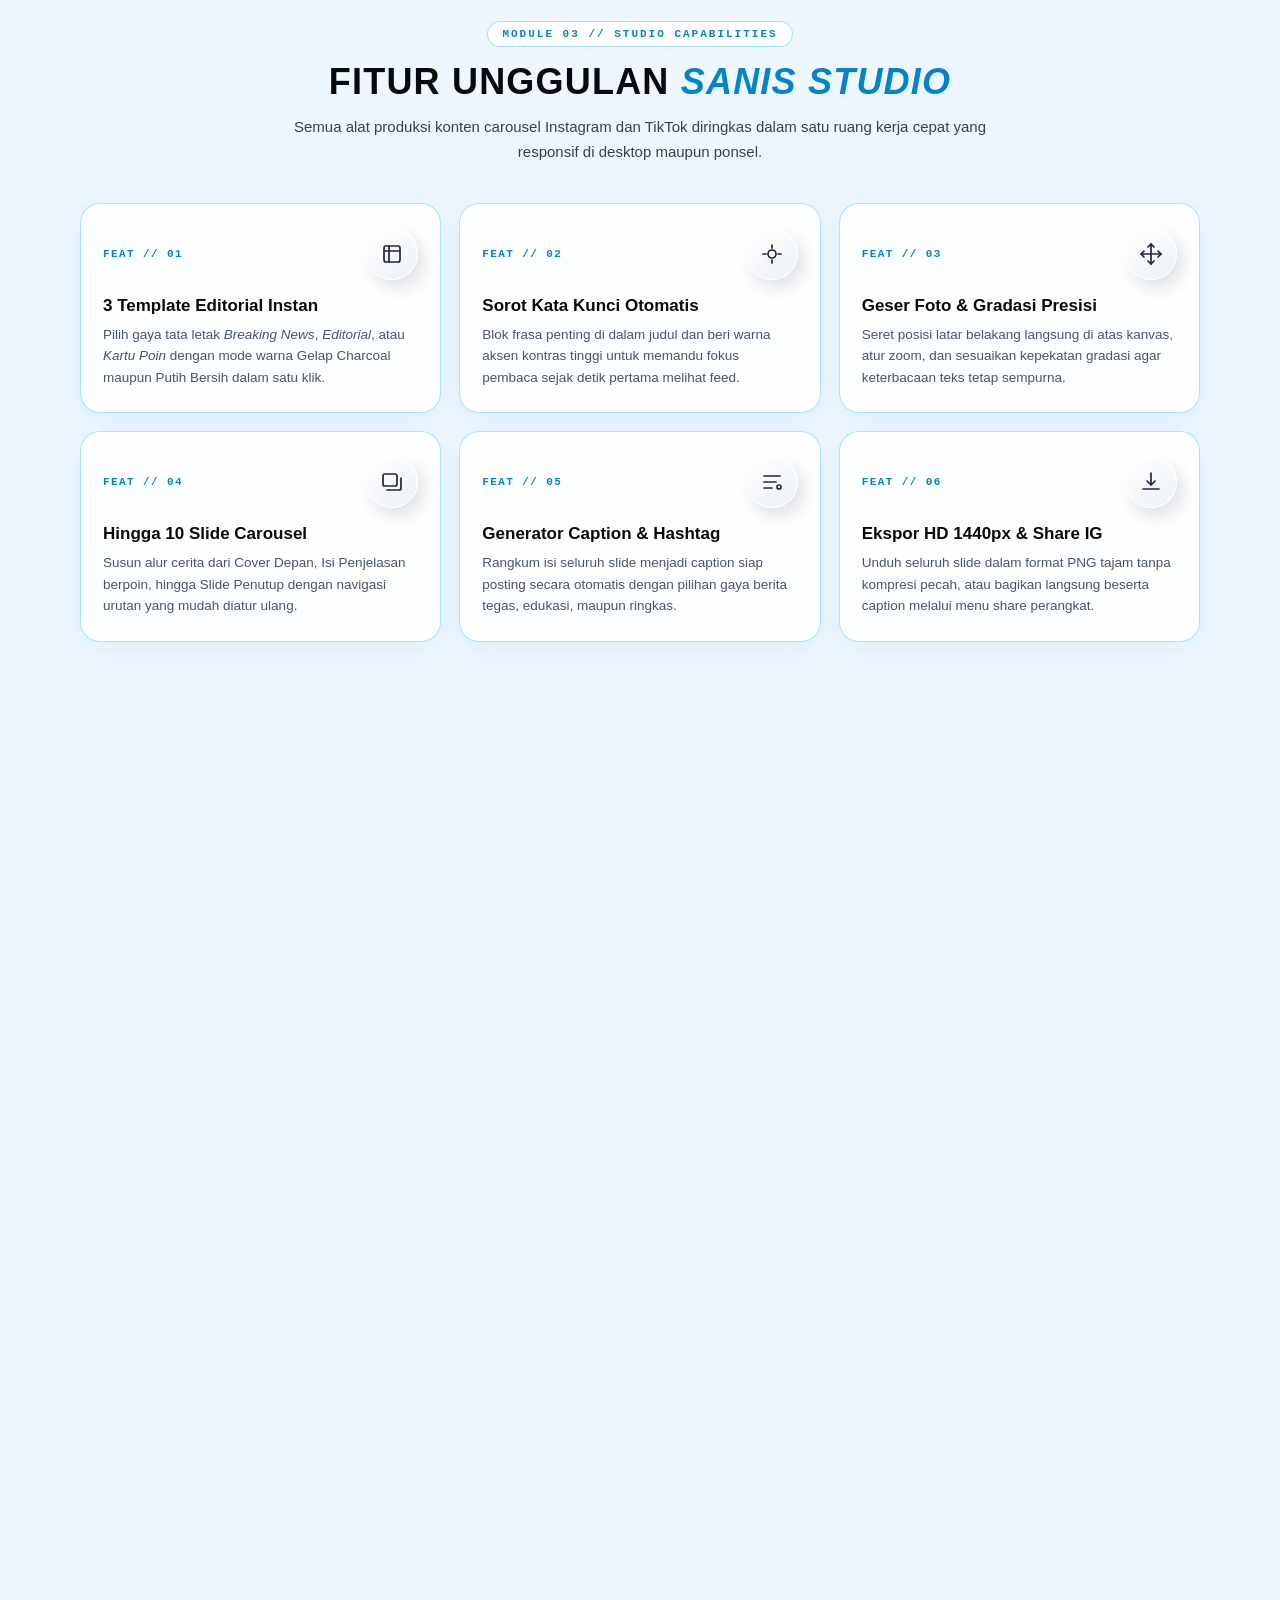
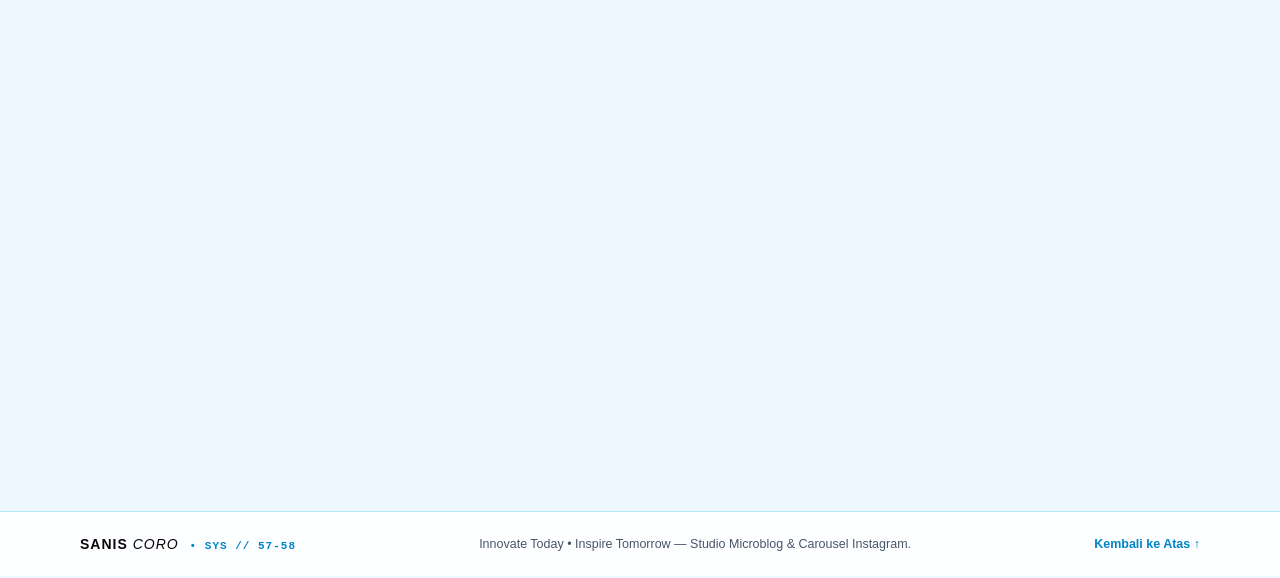
==== commit 83c80a56: "Update version numbers for CSS and JS files" ====
--- a/index.html
+++ b/index.html
@@ -5,9 +5,12 @@
   <meta name="viewport" content="width=device-width, initial-scale=1.0, viewport-fit=cover" />
   <meta http-equiv="Content-Security-Policy" content="default-src 'self'; img-src 'self' data: blob:; style-src 'self' 'unsafe-inline'; script-src 'self'; connect-src 'none'; object-src 'none'; base-uri 'self'; form-action 'none';" />
   <title>Sanis Coro — Studio Konten Instagram</title>
-  <link rel="stylesheet" href="style.css?v=10" />
+  <link rel="stylesheet" href="style.css?v=12" />
 </head>
 <body>
+  <!-- LAPISAN LATAR TETAP RINGAN (GPU COMPOSITED) -->
+  <div class="bg-fixed-layer" aria-hidden="true"></div>
+
   <!-- HALAMAN DEPAN (LANDING PAGE FUTURISTIK) -->
   <div class="landing-page" id="loginScreen">
     <!-- NAVIGASI ATAS FUTURISTIK (HUD GLASSMORPHISM) -->
@@ -84,7 +87,7 @@
     <!-- 02. ABOUT SECTION -->
     <section class="lp-section" id="about">
       <div class="lp-container">
-        <div class="lp-sec-header">
+        <div class="lp-sec-header reveal-on-scroll">
           <div class="lp-sec-badge">MODULE 02 // IDENTITY &amp; VISION</div>
           <h2 class="lp-sec-title">TENTANG <span>SANIS CORO</span></h2>
           <p class="lp-sec-lead">
@@ -93,7 +96,7 @@
         </div>
 
         <div class="lp-about-grid">
-          <article class="hud-glass-card">
+          <article class="hud-glass-card reveal-on-scroll" style="--stagger:0">
             <div class="hud-card-top">
               <span class="hud-code">01 // CREATIVE ENGINE</span>
               <div class="neo-disc-icon" aria-hidden="true">
@@ -113,7 +116,7 @@
             </p>
           </article>
 
-          <article class="hud-glass-card">
+          <article class="hud-glass-card reveal-on-scroll" style="--stagger:1">
             <div class="hud-card-top">
               <span class="hud-code">02 // CORE PHILOSOPHY</span>
               <div class="neo-disc-icon" aria-hidden="true">
@@ -130,7 +133,7 @@
             </p>
           </article>
 
-          <article class="hud-glass-card">
+          <article class="hud-glass-card reveal-on-scroll" style="--stagger:2">
             <div class="hud-card-top">
               <span class="hud-code">03 // SYSTEM 57–58</span>
               <div class="neo-disc-icon" aria-hidden="true">
@@ -148,7 +151,7 @@
           </article>
         </div>
 
-        <div class="hud-metrics-bar">
+        <div class="hud-metrics-bar reveal-on-scroll">
           <div class="hud-metric">
             <strong>1440px</strong>
             <span>ULTRA HD RENDER</span>
@@ -173,7 +176,7 @@
     <!-- 03. FEATURES SECTION -->
     <section class="lp-section" id="features">
       <div class="lp-container">
-        <div class="lp-sec-header">
+        <div class="lp-sec-header reveal-on-scroll">
           <div class="lp-sec-badge">MODULE 03 // STUDIO CAPABILITIES</div>
           <h2 class="lp-sec-title">FITUR UNGGULAN <span>SANIS STUDIO</span></h2>
           <p class="lp-sec-lead">
@@ -182,7 +185,7 @@
         </div>
 
         <div class="lp-features-grid">
-          <article class="hud-glass-card">
+          <article class="hud-glass-card reveal-on-scroll" style="--stagger:0">
             <div class="hud-card-top">
               <span class="hud-code">FEAT // 01</span>
               <div class="neo-disc-icon" aria-hidden="true">
@@ -198,7 +201,7 @@
             </p>
           </article>
 
-          <article class="hud-glass-card">
+          <article class="hud-glass-card reveal-on-scroll" style="--stagger:1">
             <div class="hud-card-top">
               <span class="hud-code">FEAT // 02</span>
               <div class="neo-disc-icon" aria-hidden="true">
@@ -214,7 +217,7 @@
             </p>
           </article>
 
-          <article class="hud-glass-card">
+          <article class="hud-glass-card reveal-on-scroll" style="--stagger:2">
             <div class="hud-card-top">
               <span class="hud-code">FEAT // 03</span>
               <div class="neo-disc-icon" aria-hidden="true">
@@ -231,7 +234,7 @@
             </p>
           </article>
 
-          <article class="hud-glass-card">
+          <article class="hud-glass-card reveal-on-scroll" style="--stagger:0">
             <div class="hud-card-top">
               <span class="hud-code">FEAT // 04</span>
               <div class="neo-disc-icon" aria-hidden="true">
@@ -247,7 +250,7 @@
             </p>
           </article>
 
-          <article class="hud-glass-card">
+          <article class="hud-glass-card reveal-on-scroll" style="--stagger:1">
             <div class="hud-card-top">
               <span class="hud-code">FEAT // 05</span>
               <div class="neo-disc-icon" aria-hidden="true">
@@ -263,7 +266,7 @@
             </p>
           </article>
 
-          <article class="hud-glass-card">
+          <article class="hud-glass-card reveal-on-scroll" style="--stagger:2">
             <div class="hud-card-top">
               <span class="hud-code">FEAT // 06</span>
               <div class="neo-disc-icon" aria-hidden="true">
@@ -284,7 +287,7 @@
     <!-- 04. SERVICES SECTION -->
     <section class="lp-section" id="services">
       <div class="lp-container">
-        <div class="lp-sec-header">
+        <div class="lp-sec-header reveal-on-scroll">
           <div class="lp-sec-badge">MODULE 04 // CREATIVE SOLUTIONS</div>
           <h2 class="lp-sec-title">LAYANAN <span>SANIS CORO</span></h2>
           <p class="lp-sec-lead">
@@ -293,7 +296,7 @@
         </div>
 
         <div class="lp-services-grid">
-          <article class="hud-glass-card service-card">
+          <article class="hud-glass-card service-card reveal-on-scroll" style="--stagger:0">
             <div class="hud-card-top">
               <span class="hud-code">SRV // 01</span>
               <div class="neo-disc-icon" aria-hidden="true">
@@ -315,7 +318,7 @@
             </ul>
           </article>
 
-          <article class="hud-glass-card service-card">
+          <article class="hud-glass-card service-card reveal-on-scroll" style="--stagger:1">
             <div class="hud-card-top">
               <span class="hud-code">SRV // 02</span>
               <div class="neo-disc-icon" aria-hidden="true">
@@ -337,7 +340,7 @@
             </ul>
           </article>
 
-          <article class="hud-glass-card service-card">
+          <article class="hud-glass-card service-card reveal-on-scroll" style="--stagger:2">
             <div class="hud-card-top">
               <span class="hud-code">SRV // 03</span>
               <div class="neo-disc-icon" aria-hidden="true">
@@ -365,7 +368,7 @@
     <!-- 05. CONTACT SECTION -->
     <section class="lp-section" id="contact">
       <div class="lp-container">
-        <div class="lp-sec-header">
+        <div class="lp-sec-header reveal-on-scroll">
           <div class="lp-sec-badge">MODULE 05 // DIRECT CHANNEL</div>
           <h2 class="lp-sec-title">HUBUNGI <span>SANIS CORO</span></h2>
           <p class="lp-sec-lead">
@@ -375,7 +378,7 @@
 
         <div class="lp-contact-grid">
           <div class="contact-channels">
-            <div class="hud-glass-card contact-info-card">
+            <div class="hud-glass-card contact-info-card reveal-on-scroll" style="--stagger:0">
               <div class="neo-disc-icon sm" aria-hidden="true">
                 <svg viewBox="0 0 24 24">
                   <rect x="3" y="3" width="18" height="18" rx="5"/>
@@ -390,7 +393,7 @@
               </div>
             </div>
 
-            <div class="hud-glass-card contact-info-card">
+            <div class="hud-glass-card contact-info-card reveal-on-scroll" style="--stagger:1">
               <div class="neo-disc-icon sm" aria-hidden="true">
                 <svg viewBox="0 0 24 24">
                   <rect x="3" y="5" width="18" height="14" rx="2"/>
@@ -404,7 +407,7 @@
               </div>
             </div>
 
-            <div class="hud-glass-card contact-info-card">
+            <div class="hud-glass-card contact-info-card reveal-on-scroll" style="--stagger:2">
               <div class="neo-disc-icon sm" aria-hidden="true">
                 <svg viewBox="0 0 24 24">
                   <path d="M12 21s-6-5.3-6-10a6 6 0 1 1 12 0c0 4.7-6 10-6 10z"/>
@@ -419,7 +422,7 @@
             </div>
           </div>
 
-          <form class="hud-glass-card contact-form-card" id="lpContactForm">
+          <form class="hud-glass-card contact-form-card reveal-on-scroll" id="lpContactForm">
             <div class="hud-card-top">
               <span class="hud-code">TRANSMISSION // QUICK MESSAGE</span>
               <span class="lp-status-pill"><span class="pulse-dot"></span><span>READY</span></span>
@@ -937,6 +940,6 @@
 
   <div class="toast" id="toastBox" role="status" aria-live="polite"></div>
 
-  <script src="app.js?v=10"></script>
+  <script src="app.js?v=12"></script>
 </body>
 </html>
--- a/style.css
+++ b/style.css
@@ -1,7 +1,7 @@
 :root {
   --bg: #eef6ff;
-  --surface: rgba(255, 255, 255, 0.78);
-  --surface-2: rgba(240, 248, 255, 0.92);
+  --surface: rgba(255, 255, 255, 0.84);
+  --surface-2: rgba(240, 248, 255, 0.94);
   --border: rgba(56, 189, 248, 0.34);
   --text: #0f172a;
   --muted: #475569;
@@ -16,24 +16,32 @@
   padding: 0;
 }
 
-html {
-  scroll-behavior: smooth;
-}
-
 body {
   font-family: -apple-system, BlinkMacSystemFont, "Segoe UI", Roboto, sans-serif;
   background-color: #eef6ff;
+  color: var(--text);
+  min-height: 100vh;
+  overflow-x: hidden;
+  -webkit-font-smoothing: antialiased;
+}
+
+/* Lapisan latar tetap terisolasi GPU agar guliran 60fps tanpa repaint berat */
+.bg-fixed-layer {
+  position: fixed;
+  inset: 0;
+  z-index: 0;
+  pointer-events: none;
+  background-color: #eef6ff;
   background-image:
-    radial-gradient(circle at 50% 25%, rgba(255, 255, 255, 0.62) 0%, rgba(232, 244, 255, 0.36) 50%, rgba(208, 230, 254, 0.45) 100%),
-    linear-gradient(rgba(14, 165, 233, 0.07) 1px, transparent 1px),
-    linear-gradient(90deg, rgba(14, 165, 233, 0.07) 1px, transparent 1px),
+    radial-gradient(circle at 50% 35%, rgba(255, 255, 255, 0.68) 0%, rgba(232, 244, 255, 0.36) 50%, rgba(208, 230, 254, 0.45) 100%),
+    linear-gradient(rgba(14, 165, 233, 0.06) 1px, transparent 1px),
+    linear-gradient(90deg, rgba(14, 165, 233, 0.06) 1px, transparent 1px),
     url("hero-bg.png");
   background-size: 100% 100%, 48px 48px, 48px 48px, cover;
   background-position: center;
-  background-attachment: fixed;
-  color: var(--text);
-  min-height: 100vh;
-  overflow-x: hidden;
+  background-repeat: no-repeat, repeat, repeat, no-repeat;
+  will-change: transform;
+  transform: translateZ(0);
 }
 
 .hidden {
@@ -47,6 +55,29 @@
 .mt-6 { margin-top: 6px; }
 .mt-10 { margin-top: 10px; }
 .mt-12 { margin-top: 12px; }
+
+/* === ANIMASI SCROLL-REVEAL (KONTEN MUNCUL SAAT DIGULIR) === */
+.reveal-on-scroll {
+  opacity: 0;
+  transform: translate3d(0, 24px, 0);
+  transition:
+    opacity 0.55s cubic-bezier(0.22, 1, 0.36, 1),
+    transform 0.55s cubic-bezier(0.22, 1, 0.36, 1);
+  transition-delay: calc(var(--stagger, 0) * 75ms);
+}
+
+.reveal-on-scroll.is-visible {
+  opacity: 1;
+  transform: translate3d(0, 0, 0);
+}
+
+@media (prefers-reduced-motion: reduce) {
+  .reveal-on-scroll {
+    opacity: 1;
+    transform: none;
+    transition: none;
+  }
+}
 
 /* === KOMPONEN NEUMORPHIC PAPER-DISC LINE ICONS === */
 .neo-disc-icon {
@@ -59,11 +90,10 @@
   background: linear-gradient(145deg, #ffffff 0%, #edf2f7 100%);
   border: 1px solid rgba(255, 255, 255, 0.95);
   box-shadow:
-    8px 10px 20px rgba(15, 23, 42, 0.14),
-    2px 3px 6px rgba(15, 23, 42, 0.08),
-    -4px -4px 10px rgba(255, 255, 255, 0.95),
-    inset 0 1px 2px rgba(255, 255, 255, 1);
-  transition: transform 0.22s ease, box-shadow 0.22s ease;
+    6px 8px 16px rgba(15, 23, 42, 0.12),
+    -3px -3px 8px rgba(255, 255, 255, 0.92),
+    inset 0 1px 1px rgba(255, 255, 255, 1);
+  transition: transform 0.2s ease, box-shadow 0.2s ease;
 }
 
 .neo-disc-icon svg {
@@ -80,9 +110,8 @@
   width: 42px;
   height: 42px;
   box-shadow:
-    5px 7px 14px rgba(15, 23, 42, 0.12),
-    -3px -3px 8px rgba(255, 255, 255, 0.92),
-    inset 0 1px 1px rgba(255, 255, 255, 1);
+    4px 6px 12px rgba(15, 23, 42, 0.11),
+    -2px -2px 6px rgba(255, 255, 255, 0.9);
 }
 
 .neo-disc-icon.sm svg {
@@ -94,10 +123,6 @@
 .tpl-card:hover .neo-disc-icon,
 .tpl-card.active .neo-disc-icon {
   transform: translateY(-2px);
-  box-shadow:
-    10px 13px 24px rgba(2, 132, 199, 0.2),
-    -4px -4px 10px rgba(255, 255, 255, 1),
-    inset 0 1px 2px rgba(255, 255, 255, 1);
 }
 
 .tpl-card.active .neo-disc-icon svg {
@@ -117,40 +142,31 @@
 
 /* === LANDING PAGE FUTURISTIK SANIS CORO === */
 .landing-page {
-  position: fixed;
-  inset: 0;
-  z-index: 900;
+  position: relative;
+  z-index: 10;
   display: flex;
   flex-direction: column;
-  scroll-behavior: smooth;
-  background-color: #eef6ff;
-  background-image:
-    radial-gradient(circle at 50% 42%, rgba(255, 255, 255, 0.65) 0%, rgba(232, 244, 255, 0.32) 48%, rgba(208, 230, 254, 0.42) 100%),
-    linear-gradient(rgba(14, 165, 233, 0.07) 1px, transparent 1px),
-    linear-gradient(90deg, rgba(14, 165, 233, 0.07) 1px, transparent 1px),
-    url("hero-bg.png");
-  background-size: 100% 100%, 48px 48px, 48px 48px, cover;
-  background-position: center;
-  background-repeat: no-repeat, repeat, repeat, no-repeat;
+  min-height: 100vh;
   color: #0f172a;
-  overflow-y: auto;
 }
 
 .landing-page.hidden {
   display: none !important;
 }
 
-/* Navbar Atas Futuristik (HUD Glassmorphism) */
+/* Navbar Atas Futuristik (HUD Glassmorphism Ringan) */
 .lp-navbar {
   display: flex;
   align-items: center;
   justify-content: space-between;
-  padding: 16px 36px;
+  padding: 14px 32px;
   position: sticky;
   top: 0;
   z-index: 50;
-  background: linear-gradient(180deg, rgba(255, 255, 255, 0.84) 0%, rgba(255, 255, 255, 0) 100%);
+  background: rgba(238, 246, 255, 0.85);
   backdrop-filter: blur(8px);
+  -webkit-backdrop-filter: blur(8px);
+  border-bottom: 1px solid rgba(56, 189, 248, 0.22);
 }
 
 .lp-brand {
@@ -172,7 +188,7 @@
   font-size: 16px;
   letter-spacing: -0.5px;
   clip-path: polygon(22% 0%, 100% 0%, 100% 78%, 78% 100%, 0% 100%, 0% 22%);
-  box-shadow: 0 0 16px rgba(56, 189, 248, 0.45);
+  box-shadow: 0 0 12px rgba(56, 189, 248, 0.35);
   border: 1px solid rgba(56, 189, 248, 0.6);
 }
 
@@ -206,15 +222,11 @@
   display: flex;
   align-items: center;
   gap: 6px;
-  padding: 6px 8px;
+  padding: 5px 7px;
   border-radius: 999px;
-  background: rgba(255, 255, 255, 0.72);
-  backdrop-filter: blur(16px);
-  -webkit-backdrop-filter: blur(16px);
+  background: rgba(255, 255, 255, 0.88);
   border: 1px solid rgba(56, 189, 248, 0.42);
-  box-shadow:
-    0 8px 32px rgba(14, 165, 233, 0.14),
-    inset 0 1px 0 rgba(255, 255, 255, 0.9);
+  box-shadow: 0 6px 20px rgba(14, 165, 233, 0.12);
 }
 
 .lp-link {
@@ -227,17 +239,16 @@
   font-size: 13px;
   font-weight: 700;
   letter-spacing: 0.4px;
-  padding: 8px 16px;
+  padding: 7px 15px;
   border-radius: 999px;
-  transition: all 0.25s cubic-bezier(0.22, 1, 0.36, 1);
+  transition: background-color 0.2s, color 0.2s;
 }
 
 .lp-link .nav-idx {
   font-family: ui-monospace, SFMono-Regular, Menlo, monospace;
   font-size: 10px;
   color: #0284c7;
-  opacity: 0.65;
-  transition: opacity 0.25s, color 0.25s;
+  opacity: 0.7;
 }
 
 .lp-link:hover {
@@ -245,16 +256,10 @@
   background: rgba(56, 189, 248, 0.14);
 }
 
-.lp-link:hover .nav-idx {
-  opacity: 1;
-}
-
 .lp-link.active {
   background: linear-gradient(135deg, #090d16 0%, #0f172a 100%);
   color: #ffffff;
-  box-shadow:
-    0 0 16px rgba(14, 165, 233, 0.5),
-    inset 0 0 0 1px rgba(56, 189, 248, 0.65);
+  box-shadow: 0 0 12px rgba(14, 165, 233, 0.45);
 }
 
 .lp-link.active .nav-idx {
@@ -266,7 +271,7 @@
 .lp-nav-right {
   display: flex;
   align-items: center;
-  gap: 14px;
+  gap: 12px;
 }
 
 .lp-status-pill {
@@ -275,7 +280,7 @@
   gap: 6px;
   padding: 6px 12px;
   border-radius: 999px;
-  background: rgba(255, 255, 255, 0.65);
+  background: rgba(255, 255, 255, 0.82);
   border: 1px solid rgba(14, 165, 233, 0.3);
   font-family: ui-monospace, SFMono-Regular, Menlo, monospace;
   font-size: 10.5px;
@@ -289,13 +294,12 @@
   height: 7px;
   border-radius: 50%;
   background: #0ea5e9;
-  box-shadow: 0 0 8px #0ea5e9;
-  animation: hudPulse 2s infinite;
+  animation: hudPulse 2.4s infinite;
 }
 
 @keyframes hudPulse {
-  0%, 100% { opacity: 1; transform: scale(1); }
-  50% { opacity: 0.4; transform: scale(0.82); }
+  0%, 100% { opacity: 1; }
+  50% { opacity: 0.35; }
 }
 
 .btn-login-futuristic {
@@ -304,7 +308,7 @@
   display: inline-flex;
   align-items: center;
   gap: 9px;
-  padding: 10px 24px;
+  padding: 9px 22px;
   border-radius: 999px;
   background: linear-gradient(135deg, #060913 0%, #0f172a 100%);
   color: #ffffff;
@@ -312,9 +316,7 @@
   font-weight: 800;
   letter-spacing: 1px;
   border: 1.5px solid #38bdf8;
-  box-shadow:
-    0 0 18px rgba(56, 189, 248, 0.6),
-    inset 0 0 10px rgba(56, 189, 248, 0.35);
+  box-shadow: 0 0 14px rgba(56, 189, 248, 0.45);
   cursor: pointer;
   transition: transform 0.2s, box-shadow 0.2s;
 }
@@ -325,21 +327,19 @@
   left: -100%;
   width: 60%;
   height: 100%;
-  background: linear-gradient(90deg, transparent, rgba(56, 189, 248, 0.45), transparent);
+  background: linear-gradient(90deg, transparent, rgba(56, 189, 248, 0.4), transparent);
   transform: skewX(-25deg);
-  animation: sweepLight 3.5s infinite;
+  animation: sweepLight 4s infinite;
 }
 
 @keyframes sweepLight {
-  0%, 65% { left: -100%; }
+  0%, 70% { left: -100%; }
   100% { left: 160%; }
 }
 
 .btn-login-futuristic:hover {
-  transform: translateY(-2px);
-  box-shadow:
-    0 0 26px rgba(56, 189, 248, 0.95),
-    inset 0 0 12px rgba(56, 189, 248, 0.55);
+  transform: translateY(-1px);
+  box-shadow: 0 0 22px rgba(56, 189, 248, 0.8);
 }
 
 .btn-login-futuristic .arrow {
@@ -352,7 +352,7 @@
   display: none;
   align-items: center;
   justify-content: center;
-  background: rgba(255, 255, 255, 0.85);
+  background: rgba(255, 255, 255, 0.9);
   border: 1px solid rgba(56, 189, 248, 0.45);
   border-radius: 10px;
   padding: 8px 10px;
@@ -362,8 +362,7 @@
 
 /* 01. Hero Section Tengah */
 .lp-hero {
-  min-height: calc(100vh - 76px);
-  flex-shrink: 0;
+  min-height: calc(100vh - 72px);
   display: flex;
   align-items: center;
   justify-content: center;
@@ -374,13 +373,11 @@
 
 .lp-hero-ring {
   position: absolute;
-  width: min(540px, 86vw);
-  height: min(540px, 86vw);
+  width: min(520px, 84vw);
+  height: min(520px, 84vw);
   border-radius: 50%;
   border: 2px solid rgba(56, 189, 248, 0.35);
-  box-shadow:
-    0 0 50px rgba(56, 189, 248, 0.25),
-    inset 0 0 40px rgba(255, 255, 255, 0.8);
+  box-shadow: 0 0 36px rgba(56, 189, 248, 0.2);
   pointer-events: none;
 }
 
@@ -442,28 +439,28 @@
   padding: 11px 28px;
   border-radius: 999px;
   text-decoration: none;
-  background: rgba(255, 255, 255, 0.88);
-  backdrop-filter: blur(8px);
+  background: rgba(255, 255, 255, 0.92);
   color: #0f172a;
   font-size: 14px;
   font-weight: 700;
   border: 1.5px solid #38bdf8;
-  box-shadow: 0 4px 18px rgba(56, 189, 248, 0.3);
-  cursor: pointer;
-  transition: all 0.2s;
+  box-shadow: 0 4px 16px rgba(56, 189, 248, 0.25);
+  cursor: pointer;
+  transition: background-color 0.2s, color 0.2s;
 }
 
 .btn-explore-futuristic:hover {
   background: #0f172a;
   color: #ffffff;
-  box-shadow: 0 0 20px rgba(56, 189, 248, 0.65);
-}
-
-/* 02. ABOUT SECTION & MODULAR LANDING SECTIONS */
+}
+
+/* 02–05. MODULAR LANDING SECTIONS (LAZY PAINT OPTIMIZED) */
 .lp-section {
-  padding: 72px 24px 96px;
+  padding: 68px 24px 76px;
   position: relative;
   z-index: 2;
+  content-visibility: auto;
+  contain-intrinsic-size: 1px 640px;
 }
 
 .lp-container {
@@ -474,7 +471,7 @@
 .lp-sec-header {
   text-align: center;
   max-width: 720px;
-  margin: 0 auto 40px;
+  margin: 0 auto 38px;
 }
 
 .lp-sec-badge {
@@ -484,7 +481,7 @@
   font-weight: 800;
   letter-spacing: 2px;
   color: #0284c7;
-  background: rgba(255, 255, 255, 0.82);
+  background: rgba(255, 255, 255, 0.9);
   border: 1px solid rgba(56, 189, 248, 0.45);
   padding: 6px 14px;
   border-radius: 999px;
@@ -510,29 +507,27 @@
   margin-top: 12px;
 }
 
-.lp-about-grid {
+.lp-about-grid,
+.lp-features-grid,
+.lp-services-grid {
   display: grid;
   grid-template-columns: repeat(3, 1fr);
   gap: 18px;
 }
 
+/* Kartu Glass Ringan Tanpa Blur GPU Berlapis */
 .hud-glass-card {
-  background: rgba(255, 255, 255, 0.78);
-  backdrop-filter: blur(16px);
-  -webkit-backdrop-filter: blur(16px);
+  background: rgba(255, 255, 255, 0.88);
   border: 1px solid rgba(56, 189, 248, 0.42);
   border-radius: 20px;
   padding: 24px 22px;
-  box-shadow:
-    0 10px 32px rgba(14, 165, 233, 0.1),
-    inset 0 1px 0 rgba(255, 255, 255, 0.95);
-  transition: transform 0.22s, box-shadow 0.22s, border-color 0.22s;
+  box-shadow: 0 8px 24px rgba(14, 165, 233, 0.08);
+  transition: transform 0.2s ease, border-color 0.2s ease;
 }
 
 .hud-glass-card:hover {
-  transform: translateY(-4px);
+  transform: translateY(-3px);
   border-color: #0284c7;
-  box-shadow: 0 16px 38px rgba(14, 165, 233, 0.18);
 }
 
 .hud-card-top {
@@ -563,10 +558,37 @@
   color: #475569;
 }
 
+.service-list {
+  list-style: none;
+  margin-top: 14px;
+  padding-top: 12px;
+  border-top: 1px solid rgba(56, 189, 248, 0.28);
+  display: flex;
+  flex-direction: column;
+  gap: 7px;
+}
+
+.service-list li {
+  font-size: 12.5px;
+  font-weight: 600;
+  color: #1e293b;
+  display: flex;
+  align-items: center;
+  gap: 8px;
+}
+
+.service-list li::before {
+  content: "";
+  width: 6px;
+  height: 6px;
+  border-radius: 50%;
+  background: #0284c7;
+  flex-shrink: 0;
+}
+
 .hud-metrics-bar {
   margin-top: 22px;
-  background: rgba(255, 255, 255, 0.82);
-  backdrop-filter: blur(16px);
+  background: rgba(255, 255, 255, 0.9);
   border: 1px solid rgba(56, 189, 248, 0.45);
   border-radius: 20px;
   padding: 18px 26px;
@@ -575,7 +597,7 @@
   justify-content: space-between;
   gap: 18px;
   flex-wrap: wrap;
-  box-shadow: 0 10px 30px rgba(14, 165, 233, 0.1);
+  box-shadow: 0 8px 24px rgba(14, 165, 233, 0.08);
 }
 
 .hud-metric {
@@ -605,13 +627,90 @@
   background: rgba(56, 189, 248, 0.35);
 }
 
-/* Modal Pop-up Login (Glassmorphism Terang) */
+/* 05. Contact Grid & Footer */
+.lp-contact-grid {
+  display: grid;
+  grid-template-columns: 1fr 1.2fr;
+  gap: 20px;
+  align-items: start;
+}
+
+.contact-channels {
+  display: flex;
+  flex-direction: column;
+  gap: 14px;
+}
+
+.contact-info-card {
+  display: flex;
+  align-items: flex-start;
+  gap: 16px;
+  padding: 18px 20px;
+}
+
+.contact-info-card h4 {
+  font-size: 16px;
+  font-weight: 800;
+  color: #09090b;
+  margin: 3px 0 4px;
+}
+
+.contact-form-actions {
+  display: flex;
+  align-items: center;
+  gap: 10px;
+  flex-wrap: wrap;
+}
+
+.lp-footer {
+  margin-top: 24px;
+  padding: 24px;
+  background: rgba(255, 255, 255, 0.88);
+  border-top: 1px solid rgba(56, 189, 248, 0.38);
+}
+
+.lp-footer-inner {
+  display: flex;
+  align-items: center;
+  justify-content: space-between;
+  gap: 14px;
+  flex-wrap: wrap;
+}
+
+.lp-footer-brand {
+  font-size: 14px;
+  letter-spacing: 1px;
+  color: #09090b;
+}
+
+.lp-footer-brand span {
+  font-family: ui-monospace, SFMono-Regular, Menlo, monospace;
+  font-size: 11px;
+  font-weight: 700;
+  color: #0284c7;
+  margin-left: 6px;
+}
+
+.lp-footer-copy {
+  font-size: 12.5px;
+  color: #475569;
+}
+
+.lp-back-top {
+  font-size: 12.5px;
+  font-weight: 700;
+  color: #0284c7;
+  text-decoration: none;
+}
+
+/* Modal Pop-up Login */
 .login-modal-backdrop {
   position: fixed;
   inset: 0;
   z-index: 1000;
-  background: rgba(224, 242, 254, 0.65);
-  backdrop-filter: blur(10px);
+  background: rgba(15, 23, 42, 0.45);
+  backdrop-filter: blur(6px);
+  -webkit-backdrop-filter: blur(6px);
   display: flex;
   align-items: center;
   justify-content: center;
@@ -626,13 +725,12 @@
   position: relative;
   width: 100%;
   max-width: 390px;
-  background: rgba(255, 255, 255, 0.9);
-  backdrop-filter: blur(16px);
+  background: #ffffff;
   color: #0f172a;
   border: 1.5px solid rgba(56, 189, 248, 0.55);
   border-radius: 22px;
   padding: 28px 24px;
-  box-shadow: 0 20px 50px rgba(14, 165, 233, 0.2);
+  box-shadow: 0 20px 44px rgba(15, 23, 42, 0.18);
   text-align: center;
 }
 
@@ -644,7 +742,7 @@
   height: 32px;
   border-radius: 50%;
   border: 1px solid rgba(56, 189, 248, 0.4);
-  background: rgba(240, 248, 255, 0.9);
+  background: #f0f9ff;
   color: #0f172a;
   cursor: pointer;
 }
@@ -660,7 +758,7 @@
   display: grid;
   place-items: center;
   clip-path: polygon(20% 0%, 100% 0%, 100% 80%, 80% 100%, 0% 100%, 0% 20%);
-  box-shadow: 0 0 18px rgba(56, 189, 248, 0.45);
+  box-shadow: 0 0 14px rgba(56, 189, 248, 0.4);
 }
 
 .login-title {
@@ -728,7 +826,7 @@
   align-items: center;
 }
 
-/* === KOMPONEN FORM & TOMBOL STUDIO (FUTURISTIK TERANG) === */
+/* === KOMPONEN FORM & TOMBOL STUDIO === */
 .field-label {
   display: block;
   font-size: 12px;
@@ -739,8 +837,8 @@
 
 .input {
   width: 100%;
-  background: rgba(255, 255, 255, 0.92);
-  border: 1px solid rgba(56, 189, 248, 0.4);
+  background: #ffffff;
+  border: 1px solid rgba(56, 189, 248, 0.45);
   border-radius: 11px;
   padding: 10px 12px;
   color: #0f172a;
@@ -767,18 +865,17 @@
   background: linear-gradient(135deg, #090d16 0%, #0f172a 100%);
   color: #ffffff;
   border: 1.5px solid #38bdf8;
-  box-shadow: 0 4px 14px rgba(14, 165, 233, 0.28);
+  box-shadow: 0 4px 12px rgba(14, 165, 233, 0.25);
   border-radius: 11px;
   padding: 9px 15px;
   font-size: 13px;
   font-weight: 700;
   cursor: pointer;
-  transition: transform 0.15s, box-shadow 0.15s;
+  transition: transform 0.15s;
 }
 
 .btn-primary:hover {
   transform: translateY(-1px);
-  box-shadow: 0 6px 18px rgba(56, 189, 248, 0.45);
 }
 
 .btn-secondary {
@@ -786,7 +883,7 @@
   align-items: center;
   justify-content: center;
   gap: 6px;
-  background: rgba(255, 255, 255, 0.85);
+  background: #ffffff;
   color: #0f172a;
   border: 1px solid rgba(56, 189, 248, 0.45);
   border-radius: 11px;
@@ -794,11 +891,10 @@
   font-size: 13px;
   font-weight: 600;
   cursor: pointer;
-  transition: background 0.15s;
 }
 
 .btn-secondary:hover {
-  background: #ffffff;
+  background: #f0f9ff;
 }
 
 .btn-accent {
@@ -809,7 +905,7 @@
   background: linear-gradient(135deg, #0284c7, #2563eb);
   color: #ffffff;
   border: 1px solid rgba(255, 255, 255, 0.35);
-  box-shadow: 0 4px 14px rgba(2, 132, 199, 0.3);
+  box-shadow: 0 4px 12px rgba(2, 132, 199, 0.28);
   border-radius: 11px;
   padding: 9px 14px;
   font-size: 13px;
@@ -821,7 +917,7 @@
   display: inline-flex;
   align-items: center;
   gap: 6px;
-  background: rgba(255, 255, 255, 0.65);
+  background: rgba(255, 255, 255, 0.85);
   color: #334155;
   border: 1px solid rgba(56, 189, 248, 0.35);
   border-radius: 10px;
@@ -850,17 +946,21 @@
   font-size: 12.5px;
 }
 
-/* === WORKSPACE EDITOR STUDIO (GLASSMORPHISM HUD) === */
+/* === WORKSPACE EDITOR STUDIO === */
+#appShell {
+  position: relative;
+  z-index: 10;
+}
+
 .topbar {
   display: flex;
   align-items: center;
   justify-content: space-between;
   padding: 12px 24px;
-  background: rgba(255, 255, 255, 0.72);
-  backdrop-filter: blur(16px);
-  -webkit-backdrop-filter: blur(16px);
+  background: rgba(255, 255, 255, 0.9);
+  backdrop-filter: blur(8px);
+  -webkit-backdrop-filter: blur(8px);
   border-bottom: 1px solid rgba(56, 189, 248, 0.35);
-  box-shadow: 0 4px 20px rgba(14, 165, 233, 0.08);
   gap: 12px;
   flex-wrap: wrap;
   position: sticky;
@@ -883,7 +983,6 @@
   display: grid;
   place-items: center;
   clip-path: polygon(22% 0%, 100% 0%, 100% 78%, 78% 100%, 0% 100%, 0% 22%);
-  box-shadow: 0 0 12px rgba(56, 189, 248, 0.4);
 }
 
 .brand-title {
@@ -907,17 +1006,15 @@
   height: 7px;
   border-radius: 50%;
   background: #0ea5e9;
-  box-shadow: 0 0 6px #0ea5e9;
 }
 
 .desktop-tabs {
   display: flex;
   gap: 6px;
-  background: rgba(255, 255, 255, 0.75);
+  background: #f0f9ff;
   border: 1px solid rgba(56, 189, 248, 0.38);
   padding: 5px;
   border-radius: 999px;
-  box-shadow: 0 4px 16px rgba(14, 165, 233, 0.1);
 }
 
 .tab-btn {
@@ -932,7 +1029,6 @@
   font-size: 12.5px;
   font-weight: 700;
   cursor: pointer;
-  transition: all 0.2s;
 }
 
 .tab-btn:hover {
@@ -943,7 +1039,6 @@
 .tab-btn.active {
   background: linear-gradient(135deg, #090d16 0%, #0f172a 100%);
   color: #ffffff;
-  box-shadow: 0 0 12px rgba(56, 189, 248, 0.45);
 }
 
 .tab-btn.active .ui-line-svg {
@@ -989,7 +1084,7 @@
   height: 32px;
   border-radius: 9px;
   border: 1px solid rgba(56, 189, 248, 0.45);
-  background: rgba(255, 255, 255, 0.85);
+  background: #ffffff;
   color: #0f172a;
   font-weight: 800;
   cursor: pointer;
@@ -999,7 +1094,6 @@
   background: #090d16;
   color: #38bdf8;
   border-color: #38bdf8;
-  box-shadow: 0 0 10px rgba(56, 189, 248, 0.4);
 }
 
 .hud-group {
@@ -1008,7 +1102,7 @@
 }
 
 .hud-btn {
-  background: rgba(255, 255, 255, 0.85);
+  background: #ffffff;
   border: 1px solid rgba(56, 189, 248, 0.45);
   color: #0f172a;
   padding: 6px 10px;
@@ -1024,7 +1118,7 @@
   border-radius: 18px;
   overflow: hidden;
   border: 1.5px solid rgba(56, 189, 248, 0.55);
-  box-shadow: 0 14px 34px rgba(14, 165, 233, 0.18);
+  box-shadow: 0 12px 28px rgba(14, 165, 233, 0.16);
   display: flex;
   justify-content: center;
 }
@@ -1046,7 +1140,7 @@
   bottom: 12px;
   left: 50%;
   transform: translateX(-50%);
-  background: rgba(9, 13, 22, 0.82);
+  background: rgba(9, 13, 22, 0.85);
   border: 1px solid rgba(56, 189, 248, 0.5);
   color: #ffffff;
   font-size: 11.5px;
@@ -1084,13 +1178,9 @@
 }
 
 .bento-card {
-  background: rgba(255, 255, 255, 0.78);
-  backdrop-filter: blur(14px);
-  -webkit-backdrop-filter: blur(14px);
+  background: rgba(255, 255, 255, 0.9);
   border: 1px solid rgba(56, 189, 248, 0.36);
-  box-shadow:
-    0 8px 28px rgba(14, 165, 233, 0.09),
-    inset 0 1px 0 rgba(255, 255, 255, 0.9);
+  box-shadow: 0 6px 20px rgba(14, 165, 233, 0.07);
   border-radius: var(--radius);
   padding: 16px;
 }
@@ -1118,7 +1208,7 @@
 }
 
 .drop-zone {
-  background: rgba(240, 248, 255, 0.7);
+  background: #f0f9ff;
   border: 1.5px dashed rgba(2, 132, 199, 0.4);
   border-radius: 12px;
   padding: 12px;
@@ -1167,7 +1257,7 @@
   align-items: center;
   justify-content: center;
   gap: 6px;
-  background: rgba(255, 255, 255, 0.9);
+  background: #ffffff;
   border: 1px solid rgba(56, 189, 248, 0.38);
   color: #0f172a;
   padding: 8px 6px;
@@ -1186,7 +1276,7 @@
 
 .preset-btn:hover {
   border-color: #0284c7;
-  background: #ffffff;
+  background: #f0f9ff;
 }
 
 .friendly-details summary {
@@ -1258,7 +1348,7 @@
 }
 
 .bullet-del {
-  background: rgba(255, 255, 255, 0.9);
+  background: #ffffff;
   border: 1px solid rgba(239, 68, 68, 0.35);
   color: #dc2626;
   width: 36px;
@@ -1275,7 +1365,7 @@
 }
 
 .tpl-card {
-  background: rgba(255, 255, 255, 0.85);
+  background: #ffffff;
   border: 1.5px solid rgba(56, 189, 248, 0.35);
   border-radius: 14px;
   padding: 14px 8px;
@@ -1285,13 +1375,11 @@
   align-items: center;
   gap: 8px;
   cursor: pointer;
-  transition: all 0.2s;
 }
 
 .tpl-card.active {
   border-color: #0284c7;
-  background: rgba(14, 165, 233, 0.14);
-  box-shadow: 0 0 14px rgba(56, 189, 248, 0.25);
+  background: #e0f2fe;
 }
 
 .tpl-name { font-size: 12.5px; font-weight: 700; }
@@ -1334,7 +1422,7 @@
   display: flex;
   align-items: center;
   justify-content: space-between;
-  background: rgba(255, 255, 255, 0.9);
+  background: #ffffff;
   border: 1px solid rgba(56, 189, 248, 0.35);
   border-radius: 11px;
   padding: 10px 12px;
@@ -1342,7 +1430,7 @@
 
 .slide-item.active {
   border-color: #0284c7;
-  background: rgba(224, 242, 254, 0.85);
+  background: #e0f2fe;
 }
 
 .slide-item-info {
@@ -1385,7 +1473,7 @@
 
 .pill-toggle {
   flex: 1;
-  background: rgba(255, 255, 255, 0.85);
+  background: #ffffff;
   border: 1px solid rgba(56, 189, 248, 0.35);
   color: #475569;
   padding: 8px 6px;
@@ -1425,7 +1513,7 @@
   font-size: 13px;
   opacity: 0;
   pointer-events: none;
-  transition: all 0.25s;
+  transition: opacity 0.25s, transform 0.25s;
   z-index: 2000;
 }
 
@@ -1437,23 +1525,22 @@
 /* Responsif HP */
 @media (max-width: 860px) {
   .lp-navbar {
-    padding: 14px 18px;
+    padding: 12px 16px;
   }
   .lp-menu-capsule {
     display: none;
     position: absolute;
-    top: 68px;
+    top: 66px;
     left: 16px;
     right: 16px;
     flex-direction: column;
     align-items: stretch;
     gap: 6px;
     border-radius: 20px;
-    background: rgba(255, 255, 255, 0.96);
-    backdrop-filter: blur(16px);
+    background: #ffffff;
     padding: 14px;
     border: 1px solid rgba(56, 189, 248, 0.45);
-    box-shadow: 0 16px 36px rgba(15, 23, 42, 0.18);
+    box-shadow: 0 16px 36px rgba(15, 23, 42, 0.16);
   }
   .lp-menu-capsule.open {
     display: flex;
@@ -1464,7 +1551,11 @@
   .lp-status-pill {
     display: none;
   }
-  .lp-about-grid {
+  .lp-about-grid,
+  .lp-features-grid,
+  .lp-services-grid,
+  .lp-contact-grid,
+  .row-2 {
     grid-template-columns: 1fr;
   }
   .hud-metric-div {
@@ -1492,8 +1583,7 @@
     right: 0;
     display: grid;
     grid-template-columns: repeat(5, 1fr);
-    background: rgba(255, 255, 255, 0.88);
-    backdrop-filter: blur(14px);
+    background: rgba(255, 255, 255, 0.94);
     border-top: 1px solid rgba(56, 189, 248, 0.4);
     padding: 6px 4px;
     z-index: 500;
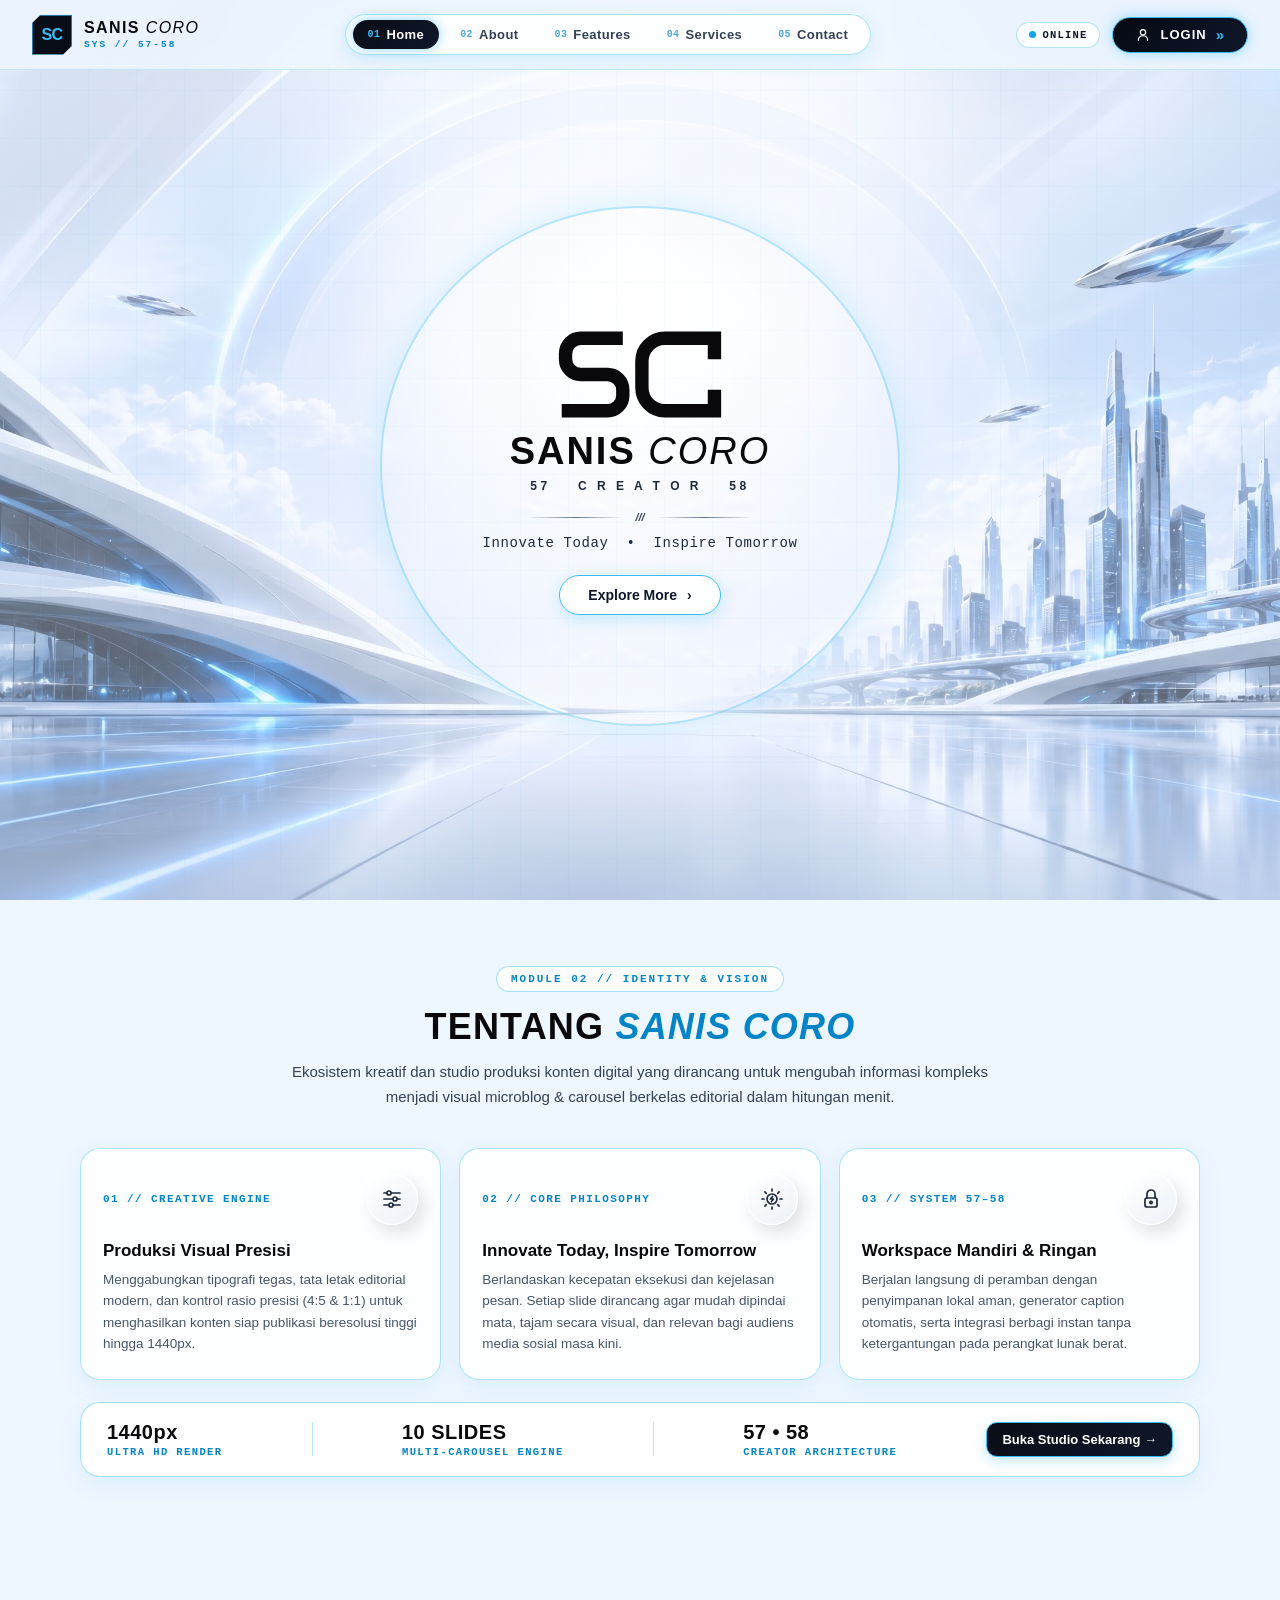
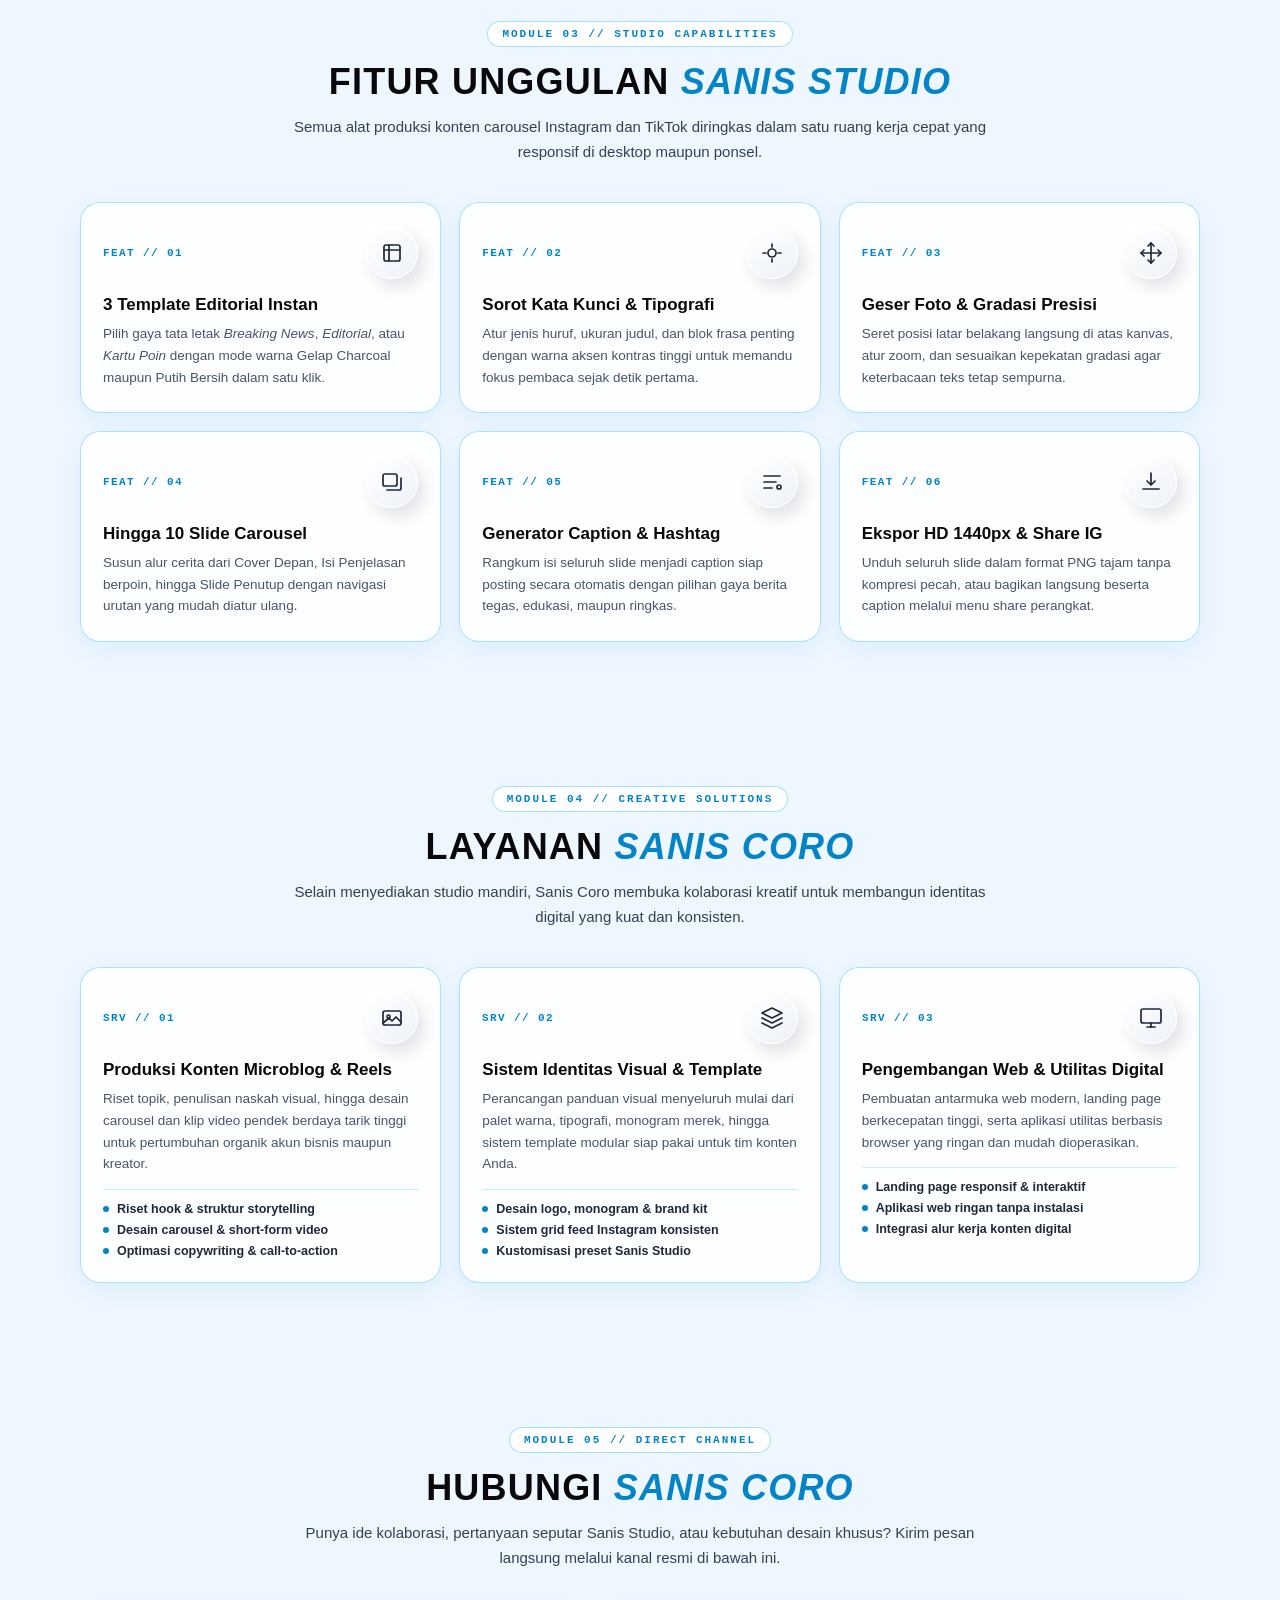
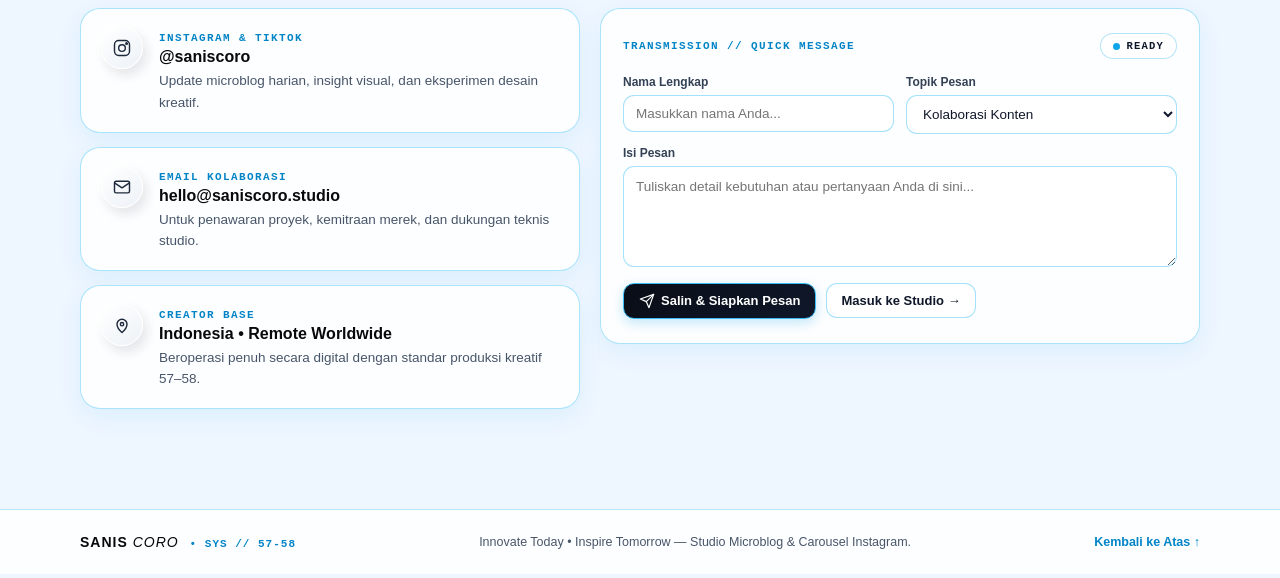
==== commit 2ca7c14e: "Update HTML structure and styles for clarity Updated stylesheet and script version numbers. Modified" ====
--- a/index.html
+++ b/index.html
@@ -5,7 +5,7 @@
   <meta name="viewport" content="width=device-width, initial-scale=1.0, viewport-fit=cover" />
   <meta http-equiv="Content-Security-Policy" content="default-src 'self'; img-src 'self' data: blob:; style-src 'self' 'unsafe-inline'; script-src 'self'; connect-src 'none'; object-src 'none'; base-uri 'self'; form-action 'none';" />
   <title>Sanis Coro — Studio Konten Instagram</title>
-  <link rel="stylesheet" href="style.css?v=12" />
+  <link rel="stylesheet" href="style.css?v=13" />
 </head>
 <body>
   <!-- LAPISAN LATAR TETAP RINGAN (GPU COMPOSITED) -->
@@ -211,9 +211,9 @@
                 </svg>
               </div>
             </div>
-            <h3>Sorot Kata Kunci Otomatis</h3>
-            <p>
-              Blok frasa penting di dalam judul dan beri warna aksen kontras tinggi untuk memandu fokus pembaca sejak detik pertama melihat feed.
+            <h3>Sorot Kata Kunci &amp; Tipografi</h3>
+            <p>
+              Atur jenis huruf, ukuran judul, dan blok frasa penting dengan warna aksen kontras tinggi untuk memandu fokus pembaca sejak detik pertama.
             </p>
           </article>
 
@@ -785,8 +785,58 @@
           </div>
 
           <div class="bento-card">
+            <div class="card-head-row">
+              <div>
+                <span class="kicker">TYPOGRAPHY &amp; GAYA HURUF</span>
+                <p class="helper-text">Atur jenis font, ukuran judul, dan jarak antar baris</p>
+              </div>
+              <button type="button" class="link-btn" id="btnResetTypo">↺ Default</button>
+            </div>
+
+            <div class="typo-grid" id="fontSelector">
+              <button type="button" class="typo-card active" data-font="sans">
+                <span class="typo-preview" style="font-family:-apple-system,BlinkMacSystemFont,sans-serif">Aa</span>
+                <span class="typo-name">Modern Sans</span>
+              </button>
+              <button type="button" class="typo-card" data-font="serif">
+                <span class="typo-preview" style="font-family:Georgia,'Times New Roman',serif">Aa</span>
+                <span class="typo-name">Editorial Serif</span>
+              </button>
+              <button type="button" class="typo-card" data-font="mono">
+                <span class="typo-preview" style="font-family:ui-monospace,Menlo,monospace">Aa</span>
+                <span class="typo-name">Cyber Mono</span>
+              </button>
+              <button type="button" class="typo-card" data-font="impact">
+                <span class="typo-preview" style="font-family:Impact,'Arial Black',sans-serif">Aa</span>
+                <span class="typo-name">Display Impact</span>
+              </button>
+              <button type="button" class="typo-card" data-font="rounded">
+                <span class="typo-preview" style="font-family:'Trebuchet MS',Verdana,sans-serif">Aa</span>
+                <span class="typo-name">Clean Geometric</span>
+              </button>
+            </div>
+
+            <div class="slider-stack mt-12">
+              <div class="slider-item">
+                <div class="slider-head">
+                  <span>Ukuran Huruf Judul</span>
+                  <strong id="valTitleScale">100%</strong>
+                </div>
+                <input type="range" id="titleScale" min="75" max="130" value="100" />
+              </div>
+              <div class="slider-item">
+                <div class="slider-head">
+                  <span>Jarak Antar Baris Judul</span>
+                  <strong id="valLineHeight">1.12x</strong>
+                </div>
+                <input type="range" id="lineHeightScale" min="95" max="135" value="112" />
+              </div>
+            </div>
+          </div>
+
+          <div class="bento-card">
             <span class="kicker">WARNA TEMA &amp; SOROTAN</span>
-            <div class="row-2">
+            <div class="row-2 mt-10">
               <div>
                 <label class="field-label">Latar Kanvas</label>
                 <select id="themeMode" class="input">
@@ -809,7 +859,7 @@
 
           <div class="bento-card">
             <span class="kicker">LOGO &amp; NAMA AKUN</span>
-            <div class="row-2">
+            <div class="row-2 mt-10">
               <div>
                 <label class="field-label">Tampilan Logo</label>
                 <select id="logoMode" class="input">
@@ -839,7 +889,7 @@
 
           <div class="bento-card">
             <span class="kicker">GANTI USERNAME &amp; PIN LOGIN</span>
-            <div class="row-2">
+            <div class="row-2 mt-10">
               <div>
                 <label class="field-label">Username</label>
                 <input type="text" id="newAuthUser" class="input" placeholder="saniscoro" />
@@ -940,6 +990,6 @@
 
   <div class="toast" id="toastBox" role="status" aria-live="polite"></div>
 
-  <script src="app.js?v=12"></script>
+  <script src="app.js?v=13"></script>
 </body>
 </html>
--- a/style.css
+++ b/style.css
@@ -454,13 +454,11 @@
   color: #ffffff;
 }
 
-/* 02–05. MODULAR LANDING SECTIONS (LAZY PAINT OPTIMIZED) */
+/* 02–05. MODULAR LANDING SECTIONS */
 .lp-section {
   padding: 68px 24px 76px;
   position: relative;
   z-index: 2;
-  content-visibility: auto;
-  contain-intrinsic-size: 1px 640px;
 }
 
 .lp-container {
